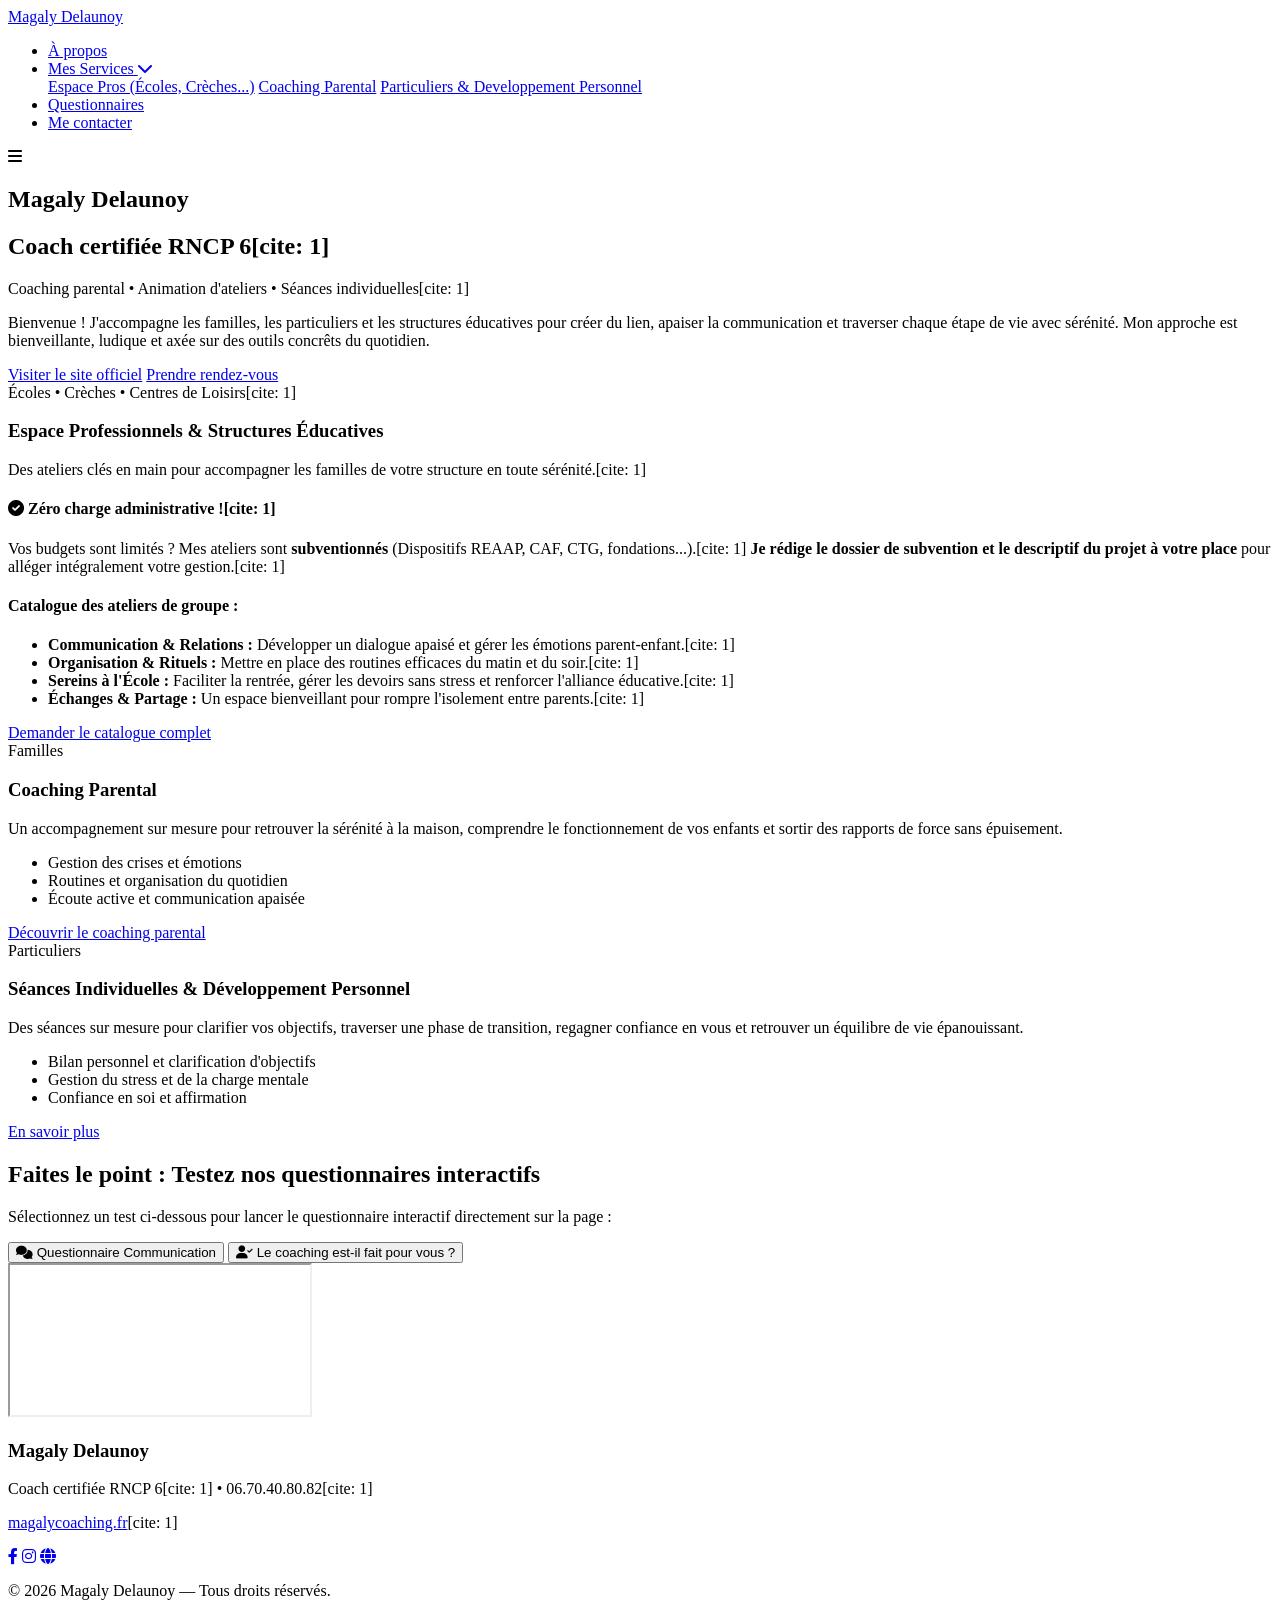
==== index.html @ 8aca55fe "Rename gemini-code-1787741095966.html to index.html" ====
<!DOCTYPE html>
<html lang="fr">
<head>
  <meta charset="UTF-8" />
  <meta name="viewport" content="width=device-width, initial-scale=1.0" />
  <title>Magaly Delaunoy — Coach Parental & Développement Personnel</title>
  <link rel="stylesheet" href="style.css" />
  <link rel="stylesheet" href="https://cdnjs.cloudflare.com/ajax/libs/font-awesome/6.0.0/css/all.min.css" />
</head>
<body>

  <!-- Navigation -->
  <header>
    <nav class="navbar">
      <div class="logo">
        <a href="https://magalycoaching.fr" target="_blank">Magaly Delaunoy</a>
      </div>
      <ul class="nav-links">
        <li><a href="#about">À propos</a></li>
        <li class="dropdown">
          <a href="#services" class="dropbtn">Mes Services <i class="fa-solid fa-chevron-down"></i></a>
          <div class="dropdown-content">
            <a href="#pros">Espace Pros (Écoles, Crèches...)</a>
            <a href="#parents">Coaching Parental</a>
            <a href="#individuels">Particuliers & Developpement Personnel</a>
          </div>
        </li>
        <li><a href="#questionnaires">Questionnaires</a></li>
        <li><a href="#contact" class="btn-nav">Me contacter</a></li>
      </ul>
      <div class="burger">
        <i class="fa-solid fa-bars"></i>
      </div>
    </nav>
  </header>

  <!-- Hero / À propos -->
  <section id="about" class="hero-section">
    <div class="hero-container">
      <h1>Magaly Delaunoy</h1>
      <h2>Coach certifiée RNCP 6[cite: 1]</h2>
      <p class="tagline">Coaching parental • Animation d'ateliers • Séances individuelles[cite: 1]</p>
      <p class="bio">
        Bienvenue ! J'accompagne les familles, les particuliers et les structures éducatives pour créer du lien, 
        apaiser la communication et traverser chaque étape de vie avec sérénité. Mon approche est bienveillante, 
        ludique et axée sur des outils concrêts du quotidien.
      </p>
      <div class="hero-cta">
        <a href="https://magalycoaching.fr" target="_blank" class="btn-primary">Visiter le site officiel</a>
        <a href="#contact" class="btn-secondary">Prendre rendez-vous</a>
      </div>
    </div>
  </section>

  <!-- Services -->
  <section id="services" class="services-section">

    <!-- Volet Pros -->
    <article id="pros" class="service-card highlight">
      <span class="badge">Écoles • Crèches • Centres de Loisirs</span>[cite: 1]
      <h3>Espace Professionnels & Structures Éducatives</h3>
      <p class="subtitle">Des ateliers clés en main pour accompagner les familles de votre structure en toute sérénité.[cite: 1]</p>
      
      <div class="advantage-box">
        <h4><i class="fa-solid fa-circle-check"></i> Zéro charge administrative ![cite: 1]</h4>
        <p>
          Vos budgets sont limités ? Mes ateliers sont <strong>subventionnés</strong> (Dispositifs REAAP, CAF, CTG, fondations...).[cite: 1]
          <strong>Je rédige le dossier de subvention et le descriptif du projet à votre place</strong> pour alléger intégralement votre gestion.[cite: 1]
        </p>
      </div>

      <h4>Catalogue des ateliers de groupe :</h4>
      <ul class="catalog-list">
        <li><strong>Communication & Relations :</strong> Développer un dialogue apaisé et gérer les émotions parent-enfant.[cite: 1]</li>
        <li><strong>Organisation & Rituels :</strong> Mettre en place des routines efficaces du matin et du soir.[cite: 1]</li>
        <li><strong>Sereins à l'École :</strong> Faciliter la rentrée, gérer les devoirs sans stress et renforcer l'alliance éducative.[cite: 1]</li>
        <li><strong>Échanges & Partage :</strong> Un espace bienveillant pour rompre l'isolement entre parents.[cite: 1]</li>
      </ul>
      <a href="https://magalycoaching.fr" target="_blank" class="btn-card">Demander le catalogue complet</a>
    </article>

    <!-- Volet Parents -->
    <article id="parents" class="service-card">
      <span class="badge">Familles</span>
      <h3>Coaching Parental</h3>
      <p>
        Un accompagnement sur mesure pour retrouver la sérénité à la maison, comprendre le fonctionnement de vos enfants 
        et sortir des rapports de force sans épuisement.
      </p>
      <ul>
        <li>Gestion des crises et émotions</li>
        <li>Routines et organisation du quotidien</li>
        <li>Écoute active et communication apaisée</li>
      </ul>
      <a href="https://magalycoaching.fr" target="_blank" class="btn-card">Découvrir le coaching parental</a>
    </article>

    <!-- Volet Particuliers / Dével. Personnel -->
    <article id="individuels" class="service-card">
      <span class="badge">Particuliers</span>
      <h3>Séances Individuelles & Développement Personnel</h3>
      <p>
        Des séances sur mesure pour clarifier vos objectifs, traverser une phase de transition, regagner confiance en vous 
        et retrouver un équilibre de vie épanouissant.
      </p>
      <ul>
        <li>Bilan personnel et clarification d'objectifs</li>
        <li>Gestion du stress et de la charge mentale</li>
        <li>Confiance en soi et affirmation</li>
      </ul>
      <a href="https://magalycoaching.fr" target="_blank" class="btn-card">En savoir plus</a>
    </article>

  </section>

  <!-- Interactive Questionnaires Section -->
  <section id="questionnaires" class="quiz-section">
    <h2>Faites le point : Testez nos questionnaires interactifs</h2>
    <p>Sélectionnez un test ci-dessous pour lancer le questionnaire interactif directement sur la page :</p>

    <div class="quiz-buttons">
      <button class="btn-quiz active" onclick="loadQuiz('https://magaly-delaunoy.github.io/questionnairecommunication/')">
        <i class="fa-solid fa-comments"></i> Questionnaire Communication
      </button>
      <button class="btn-quiz" onclick="loadQuiz('https://magaly-delaunoy.github.io/questionnairecoaching/')">
        <i class="fa-solid fa-user-check"></i> Le coaching est-il fait pour vous ?
      </button>
    </div>

    <div class="iframe-wrapper">
      <iframe id="quiz-frame" src="https://magaly-delaunoy.github.io/questionnairecommunication/" title="Questionnaire interactif"></iframe>
    </div>
  </section>

  <!-- Contact & Footer -->
  <footer id="contact">
    <div class="footer-container">
      <h3>Magaly Delaunoy</h3>
      <p>Coach certifiée RNCP 6[cite: 1] • 06.70.40.80.82[cite: 1]</p>
      <p><a href="https://magalycoaching.fr" target="_blank" class="site-link">magalycoaching.fr</a>[cite: 1]</p>

      <div class="social-links">
        <a href="https://facebook.com" target="_blank" aria-label="Facebook"><i class="fa-brands fa-facebook-f"></i></a>
        <a href="https://instagram.com" target="_blank" aria-label="Instagram"><i class="fa-brands fa-instagram"></i></a>
        <a href="https://magalycoaching.fr" target="_blank" aria-label="Globe Site"><i class="fa-solid fa-globe"></i></a>
      </div>
      <p class="copyright">&copy; 2026 Magaly Delaunoy — Tous droits réservés.</p>
    </div>
  </footer>

  <script src="script.js"></script>
</body>
</html>
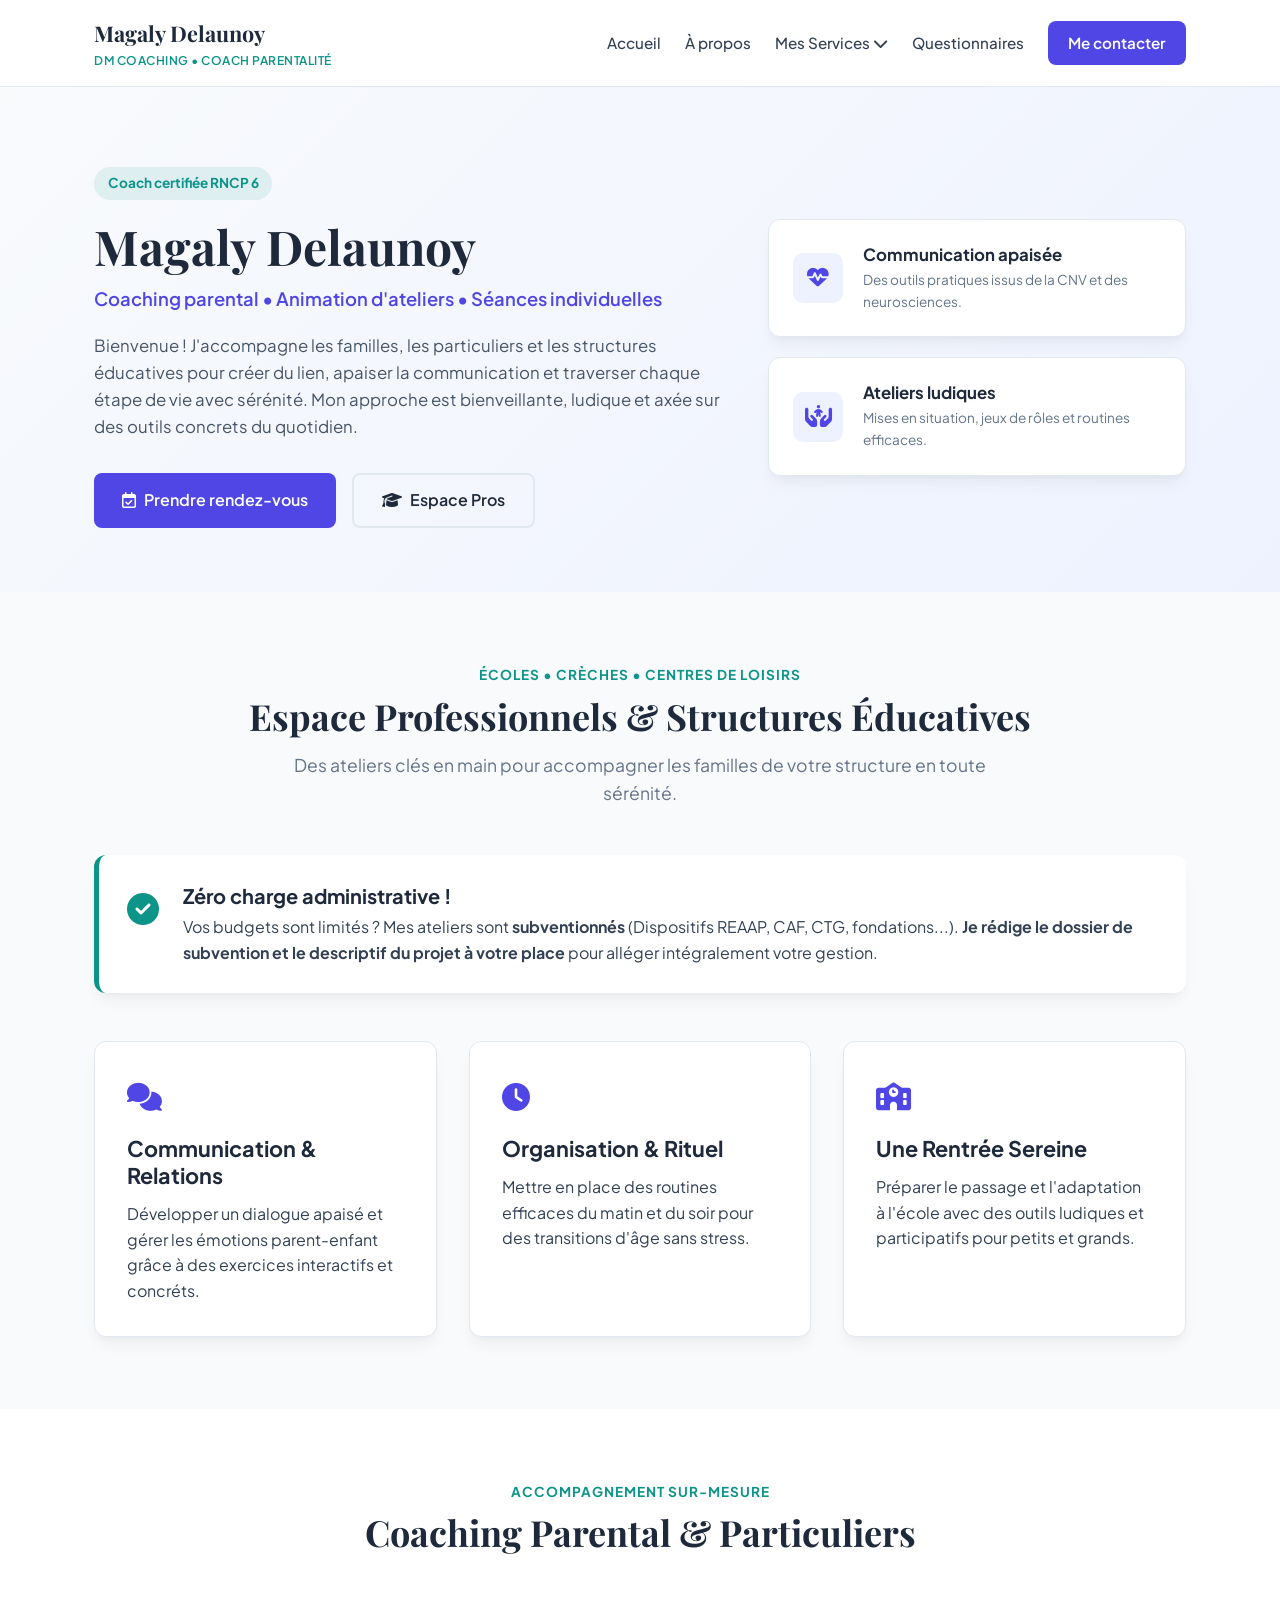
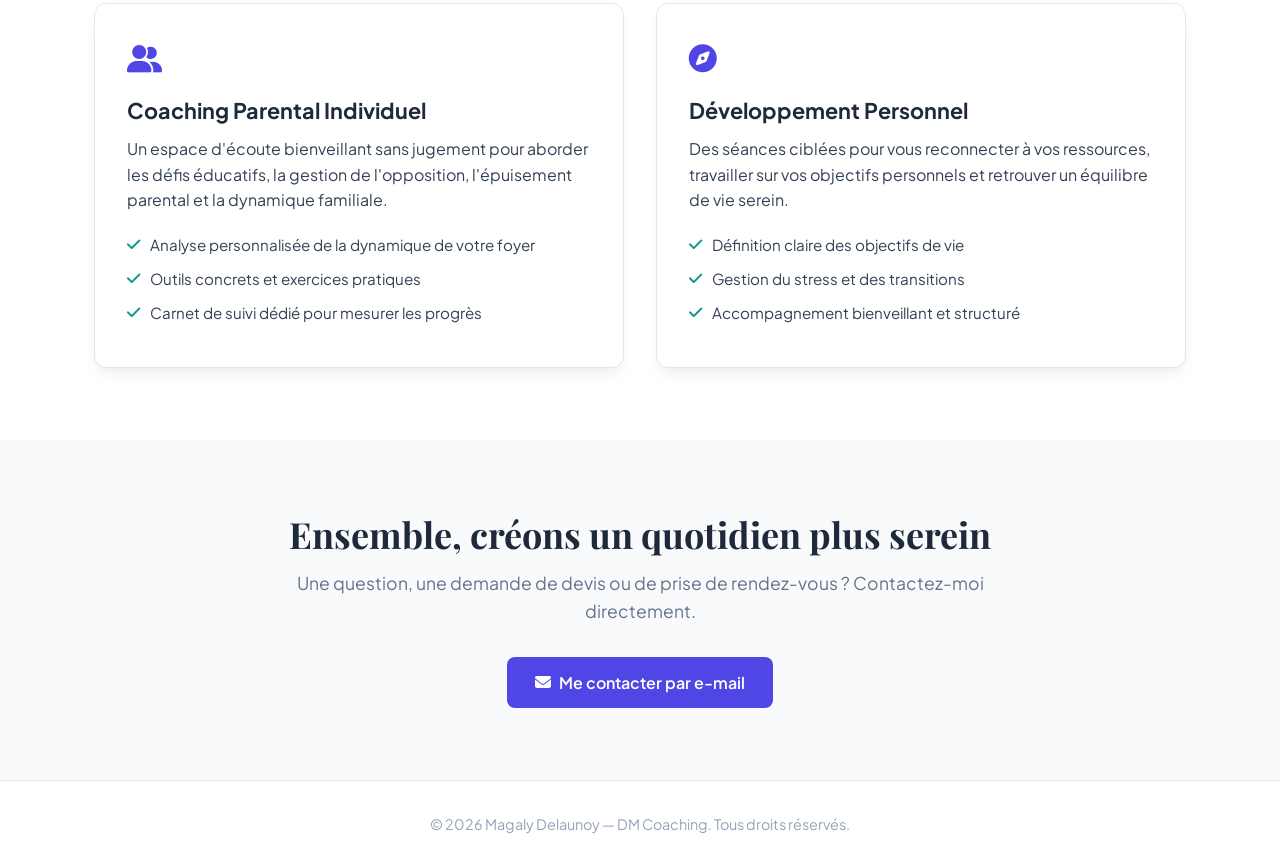
==== commit 4ce00008: "Add files via upload" ====
--- a/index.html
+++ b/index.html
@@ -1,153 +1,167 @@
 <!DOCTYPE html>
 <html lang="fr">
 <head>
-  <meta charset="UTF-8" />
-  <meta name="viewport" content="width=device-width, initial-scale=1.0" />
-  <title>Magaly Delaunoy — Coach Parental & Développement Personnel</title>
-  <link rel="stylesheet" href="style.css" />
-  <link rel="stylesheet" href="https://cdnjs.cloudflare.com/ajax/libs/font-awesome/6.0.0/css/all.min.css" />
+    <meta charset="UTF-8">
+    <meta name="viewport" content="width=device-width, initial-scale=1.0">
+    <title>Magaly Delaunoy — Coach Parentalité & Accompagnement</title>
+    <link rel="stylesheet" href="style.css">
+    <link rel="preconnect" href="https://fonts.googleapis.com">
+    <link rel="preconnect" href="https://fonts.gstatic.com" crossorigin>
+    <link href="https://fonts.googleapis.com/css2?family=Plus+Jakarta+Sans:wght@400;500;600;700;800&family=Playfair+Display:ital,wght@0,600;0,700;1,400&display=swap" rel="stylesheet">
+    <link rel="stylesheet" href="https://cdnjs.cloudflare.com/ajax/libs/font-awesome/6.4.0/css/all.min.css">
 </head>
 <body>
 
-  <!-- Navigation -->
-  <header>
-    <nav class="navbar">
-      <div class="logo">
-        <a href="https://magalycoaching.fr" target="_blank">Magaly Delaunoy</a>
-      </div>
-      <ul class="nav-links">
-        <li><a href="#about">À propos</a></li>
-        <li class="dropdown">
-          <a href="#services" class="dropbtn">Mes Services <i class="fa-solid fa-chevron-down"></i></a>
-          <div class="dropdown-content">
-            <a href="#pros">Espace Pros (Écoles, Crèches...)</a>
-            <a href="#parents">Coaching Parental</a>
-            <a href="#individuels">Particuliers & Developpement Personnel</a>
-          </div>
-        </li>
-        <li><a href="#questionnaires">Questionnaires</a></li>
-        <li><a href="#contact" class="btn-nav">Me contacter</a></li>
-      </ul>
-      <div class="burger">
-        <i class="fa-solid fa-bars"></i>
-      </div>
-    </nav>
-  </header>
+    <!-- Header Navigation -->
+    <header class="navbar">
+        <div class="container nav-container">
+            <a href="#" class="brand-logo">
+                <span class="brand-name">Magaly Delaunoy</span>
+                <span class="brand-tagline">DM Coaching • Coach Parentalité</span>
+            </a>
+            
+            <button class="menu-toggle" id="menuToggle" aria-label="Ouvrir le menu">
+                <i class="fa-solid fa-bars"></i>
+            </button>
 
-  <!-- Hero / À propos -->
-  <section id="about" class="hero-section">
-    <div class="hero-container">
-      <h1>Magaly Delaunoy</h1>
-      <h2>Coach certifiée RNCP 6[cite: 1]</h2>
-      <p class="tagline">Coaching parental • Animation d'ateliers • Séances individuelles[cite: 1]</p>
-      <p class="bio">
-        Bienvenue ! J'accompagne les familles, les particuliers et les structures éducatives pour créer du lien, 
-        apaiser la communication et traverser chaque étape de vie avec sérénité. Mon approche est bienveillante, 
-        ludique et axée sur des outils concrêts du quotidien.
-      </p>
-      <div class="hero-cta">
-        <a href="https://magalycoaching.fr" target="_blank" class="btn-primary">Visiter le site officiel</a>
-        <a href="#contact" class="btn-secondary">Prendre rendez-vous</a>
-      </div>
-    </div>
-  </section>
+            <nav class="nav-links" id="navLinks">
+                <a href="#accueil" class="nav-item">Accueil</a>
+                <a href="#apropos" class="nav-item">À propos</a>
+                <div class="dropdown">
+                    <a href="#services" class="nav-item dropdown-toggle">Mes Services <i class="fa-solid fa-chevron-down"></i></a>
+                    <div class="dropdown-menu">
+                        <a href="#pros">Espace Pros (Écoles, Crèches...)</a>
+                        <a href="#parentalité">Coaching Parental</a>
+                        <a href="#particuliers">Particuliers & Développement</a>
+                    </div>
+                </div>
+                <a href="#questionnaires" class="nav-item">Questionnaires</a>
+                <a href="#contact" class="btn btn-primary nav-btn">Me contacter</a>
+            </nav>
+        </div>
+    </header>
 
-  <!-- Services -->
-  <section id="services" class="services-section">
+    <!-- Hero Section -->
+    <section id="accueil" class="hero-section">
+        <div class="container hero-container">
+            <div class="hero-content">
+                <span class="badge">Coach certifiée RNCP 6</span>
+                <h1 class="hero-title">Magaly Delaunoy</h1>
+                <p class="hero-subtitle">Coaching parental • Animation d'ateliers • Séances individuelles</p>
+                <p class="hero-description">
+                    Bienvenue ! J'accompagne les familles, les particuliers et les structures éducatives pour créer du lien, apaiser la communication et traverser chaque étape de vie avec sérénité. Mon approche est bienveillante, ludique et axée sur des outils concrets du quotidien.
+                </p>
+                <div class="hero-buttons">
+                    <a href="#contact" class="btn btn-primary btn-lg"><i class="fa-regular fa-calendar-check"></i> Prendre rendez-vous</a>
+                    <a href="#pros" class="btn btn-outline btn-lg"><i class="fa-solid fa-graduation-cap"></i> Espace Pros</a>
+                </div>
+            </div>
+            <div class="hero-card-decoration">
+                <div class="hero-feature-box">
+                    <div class="feature-icon"><i class="fa-solid fa-heart-pulse"></i></div>
+                    <div>
+                        <h4>Communication apaisée</h4>
+                        <p>Des outils pratiques issus de la CNV et des neurosciences.</p>
+                    </div>
+                </div>
+                <div class="hero-feature-box">
+                    <div class="feature-icon"><i class="fa-solid fa-hands-holding-child"></i></div>
+                    <div>
+                        <h4>Ateliers ludiques</h4>
+                        <p>Mises en situation, jeux de rôles et routines efficaces.</p>
+                    </div>
+                </div>
+            </div>
+        </div>
+    </section>
 
-    <!-- Volet Pros -->
-    <article id="pros" class="service-card highlight">
-      <span class="badge">Écoles • Crèches • Centres de Loisirs</span>[cite: 1]
-      <h3>Espace Professionnels & Structures Éducatives</h3>
-      <p class="subtitle">Des ateliers clés en main pour accompagner les familles de votre structure en toute sérénité.[cite: 1]</p>
-      
-      <div class="advantage-box">
-        <h4><i class="fa-solid fa-circle-check"></i> Zéro charge administrative ![cite: 1]</h4>
-        <p>
-          Vos budgets sont limités ? Mes ateliers sont <strong>subventionnés</strong> (Dispositifs REAAP, CAF, CTG, fondations...).[cite: 1]
-          <strong>Je rédige le dossier de subvention et le descriptif du projet à votre place</strong> pour alléger intégralement votre gestion.[cite: 1]
-        </p>
-      </div>
+    <!-- Espace Pros -->
+    <section id="pros" class="section bg-light">
+        <div class="container">
+            <div class="section-header text-center">
+                <span class="section-subtitle">Écoles • Crèches • Centres de Loisirs</span>
+                <h2 class="section-title">Espace Professionnels & Structures Éducatives</h2>
+                <p class="section-intro">Des ateliers clés en main pour accompagner les familles de votre structure en toute sérénité.</p>
+            </div>
 
-      <h4>Catalogue des ateliers de groupe :</h4>
-      <ul class="catalog-list">
-        <li><strong>Communication & Relations :</strong> Développer un dialogue apaisé et gérer les émotions parent-enfant.[cite: 1]</li>
-        <li><strong>Organisation & Rituels :</strong> Mettre en place des routines efficaces du matin et du soir.[cite: 1]</li>
-        <li><strong>Sereins à l'École :</strong> Faciliter la rentrée, gérer les devoirs sans stress et renforcer l'alliance éducative.[cite: 1]</li>
-        <li><strong>Échanges & Partage :</strong> Un espace bienveillant pour rompre l'isolement entre parents.[cite: 1]</li>
-      </ul>
-      <a href="https://magalycoaching.fr" target="_blank" class="btn-card">Demander le catalogue complet</a>
-    </article>
+            <div class="highlight-banner">
+                <div class="banner-icon"><i class="fa-solid fa-circle-check"></i></div>
+                <div class="banner-text">
+                    <h3>Zéro charge administrative !</h3>
+                    <p>Vos budgets sont limités ? Mes ateliers sont <strong>subventionnés</strong> (Dispositifs REAAP, CAF, CTG, fondations...). <strong>Je rédige le dossier de subvention et le descriptif du projet à votre place</strong> pour alléger intégralement votre gestion.</p>
+                </div>
+            </div>
 
-    <!-- Volet Parents -->
-    <article id="parents" class="service-card">
-      <span class="badge">Familles</span>
-      <h3>Coaching Parental</h3>
-      <p>
-        Un accompagnement sur mesure pour retrouver la sérénité à la maison, comprendre le fonctionnement de vos enfants 
-        et sortir des rapports de force sans épuisement.
-      </p>
-      <ul>
-        <li>Gestion des crises et émotions</li>
-        <li>Routines et organisation du quotidien</li>
-        <li>Écoute active et communication apaisée</li>
-      </ul>
-      <a href="https://magalycoaching.fr" target="_blank" class="btn-card">Découvrir le coaching parental</a>
-    </article>
+            <div class="services-grid">
+                <div class="card service-card">
+                    <div class="card-icon"><i class="fa-solid fa-comments"></i></div>
+                    <h3>Communication & Relations</h3>
+                    <p>Développer un dialogue apaisé et gérer les émotions parent-enfant grâce à des exercices interactifs et concréts.</p>
+                </div>
+                <div class="card service-card">
+                    <div class="card-icon"><i class="fa-solid fa-clock"></i></div>
+                    <h3>Organisation & Rituel</h3>
+                    <p>Mettre en place des routines efficaces du matin et du soir pour des transitions d'âge sans stress.</p>
+                </div>
+                <div class="card service-card">
+                    <div class="card-icon"><i class="fa-solid fa-school"></i></div>
+                    <h3>Une Rentrée Sereine</h3>
+                    <p>Préparer le passage et l'adaptation à l'école avec des outils ludiques et participatifs pour petits et grands.</p>
+                </div>
+            </div>
+        </div>
+    </section>
 
-    <!-- Volet Particuliers / Dével. Personnel -->
-    <article id="individuels" class="service-card">
-      <span class="badge">Particuliers</span>
-      <h3>Séances Individuelles & Développement Personnel</h3>
-      <p>
-        Des séances sur mesure pour clarifier vos objectifs, traverser une phase de transition, regagner confiance en vous 
-        et retrouver un équilibre de vie épanouissant.
-      </p>
-      <ul>
-        <li>Bilan personnel et clarification d'objectifs</li>
-        <li>Gestion du stress et de la charge mentale</li>
-        <li>Confiance en soi et affirmation</li>
-      </ul>
-      <a href="https://magalycoaching.fr" target="_blank" class="btn-card">En savoir plus</a>
-    </article>
+    <!-- Services Particuliers & Coaching -->
+    <section id="parentalité" class="section">
+        <div class="container">
+            <div class="section-header text-center">
+                <span class="section-subtitle">Accompagnement Sur-Mesure</span>
+                <h2 class="section-title">Coaching Parental & Particuliers</h2>
+            </div>
+            <div class="grid-2-col">
+                <div class="card info-card">
+                    <div class="card-icon"><i class="fa-solid fa-user-group"></i></div>
+                    <h3>Coaching Parental Individuel</h3>
+                    <p>Un espace d'écoute bienveillant sans jugement pour aborder les défis éducatifs, la gestion de l'opposition, l'épuisement parental et la dynamique familiale.</p>
+                    <ul class="check-list">
+                        <li><i class="fa-solid fa-check"></i> Analyse personnalisée de la dynamique de votre foyer</li>
+                        <li><i class="fa-solid fa-check"></i> Outils concrets et exercices pratiques</li>
+                        <li><i class="fa-solid fa-check"></i> Carnet de suivi dédié pour mesurer les progrès</li>
+                    </ul>
+                </div>
+                <div class="card info-card">
+                    <div class="card-icon"><i class="fa-solid fa-compass"></i></div>
+                    <h3>Développement Personnel</h3>
+                    <p>Des séances ciblées pour vous reconnecter à vos ressources, travailler sur vos objectifs personnels et retrouver un équilibre de vie serein.</p>
+                    <ul class="check-list">
+                        <li><i class="fa-solid fa-check"></i> Définition claire des objectifs de vie</li>
+                        <li><i class="fa-solid fa-check"></i> Gestion du stress et des transitions</li>
+                        <li><i class="fa-solid fa-check"></i> Accompagnement bienveillant et structuré</li>
+                    </ul>
+                </div>
+            </div>
+        </div>
+    </section>
 
-  </section>
+    <!-- Contact Section -->
+    <section id="contact" class="section bg-light">
+        <div class="container text-center">
+            <h2 class="section-title">Ensemble, créons un quotidien plus serein</h2>
+            <p class="section-intro" style="margin-bottom: 2rem;">Une question, une demande de devis ou de prise de rendez-vous ? Contactez-moi directement.</p>
+            <div class="contact-box">
+                <a href="mailto:contact@magalycoaching.fr" class="btn btn-primary btn-lg"><i class="fa-solid fa-envelope"></i> Me contacter par e-mail</a>
+            </div>
+        </div>
+    </section>
 
-  <!-- Interactive Questionnaires Section -->
-  <section id="questionnaires" class="quiz-section">
-    <h2>Faites le point : Testez nos questionnaires interactifs</h2>
-    <p>Sélectionnez un test ci-dessous pour lancer le questionnaire interactif directement sur la page :</p>
+    <!-- Footer -->
+    <footer class="footer">
+        <div class="container text-center">
+            <p>&copy; 2026 Magaly Delaunoy — DM Coaching. Tous droits réservés.</p>
+        </div>
+    </footer>
 
-    <div class="quiz-buttons">
-      <button class="btn-quiz active" onclick="loadQuiz('https://magaly-delaunoy.github.io/questionnairecommunication/')">
-        <i class="fa-solid fa-comments"></i> Questionnaire Communication
-      </button>
-      <button class="btn-quiz" onclick="loadQuiz('https://magaly-delaunoy.github.io/questionnairecoaching/')">
-        <i class="fa-solid fa-user-check"></i> Le coaching est-il fait pour vous ?
-      </button>
-    </div>
-
-    <div class="iframe-wrapper">
-      <iframe id="quiz-frame" src="https://magaly-delaunoy.github.io/questionnairecommunication/" title="Questionnaire interactif"></iframe>
-    </div>
-  </section>
-
-  <!-- Contact & Footer -->
-  <footer id="contact">
-    <div class="footer-container">
-      <h3>Magaly Delaunoy</h3>
-      <p>Coach certifiée RNCP 6[cite: 1] • 06.70.40.80.82[cite: 1]</p>
-      <p><a href="https://magalycoaching.fr" target="_blank" class="site-link">magalycoaching.fr</a>[cite: 1]</p>
-
-      <div class="social-links">
-        <a href="https://facebook.com" target="_blank" aria-label="Facebook"><i class="fa-brands fa-facebook-f"></i></a>
-        <a href="https://instagram.com" target="_blank" aria-label="Instagram"><i class="fa-brands fa-instagram"></i></a>
-        <a href="https://magalycoaching.fr" target="_blank" aria-label="Globe Site"><i class="fa-solid fa-globe"></i></a>
-      </div>
-      <p class="copyright">&copy; 2026 Magaly Delaunoy — Tous droits réservés.</p>
-    </div>
-  </footer>
-
-  <script src="script.js"></script>
+    <script src="script.js"></script>
 </body>
 </html>
--- a/style.css
+++ b/style.css
@@ -0,0 +1,421 @@
+/* Global Styles & Variables */
+:root {
+    --primary: #4f46e5;
+    --primary-hover: #4338ca;
+    --primary-light: #eef2ff;
+    --secondary: #0d9488;
+    --dark: #1e293b;
+    --text: #334155;
+    --light-bg: #f8fafc;
+    --white: #ffffff;
+    --border: #e2e8f0;
+    --shadow: 0 10px 15px -3px rgba(0, 0, 0, 0.05), 0 4px 6px -2px rgba(0, 0, 0, 0.025);
+    --radius: 12px;
+    --font-sans: 'Plus Jakarta Sans', sans-serif;
+    --font-serif: 'Playfair Display', serif;
+}
+
+* {
+    box-sizing: border-box;
+    margin: 0;
+    padding: 0;
+}
+
+body {
+    font-family: var(--font-sans);
+    color: var(--text);
+    background-color: var(--white);
+    line-height: 1.6;
+}
+
+a {
+    color: var(--primary);
+    text-decoration: none;
+    transition: all 0.2s ease;
+}
+
+h1, h2, h3, h4 {
+    color: var(--dark);
+    line-height: 1.25;
+}
+
+.container {
+    max-width: 1140px;
+    margin: 0 auto;
+    padding: 0 1.5rem;
+}
+
+/* Navbar */
+.navbar {
+    position: sticky;
+    top: 0;
+    background-color: rgba(255, 255, 255, 0.95);
+    backdrop-filter: blur(8px);
+    border-bottom: 1px solid var(--border);
+    z-index: 1000;
+    padding: 1rem 0;
+}
+
+.nav-container {
+    display: flex;
+    justify-content: space-between;
+    align-items: center;
+}
+
+.brand-logo {
+    display: flex;
+    flex-direction: column;
+}
+
+.brand-name {
+    font-family: var(--font-serif);
+    font-size: 1.35rem;
+    font-weight: 700;
+    color: var(--dark);
+}
+
+.brand-tagline {
+    font-size: 0.75rem;
+    color: var(--secondary);
+    font-weight: 600;
+    text-transform: uppercase;
+    letter-spacing: 0.5px;
+}
+
+.nav-links {
+    display: flex;
+    align-items: center;
+    gap: 1.5rem;
+}
+
+.nav-item {
+    font-size: 0.95rem;
+    font-weight: 500;
+    color: var(--text);
+}
+
+.nav-item:hover {
+    color: var(--primary);
+}
+
+.menu-toggle {
+    display: none;
+    background: none;
+    border: none;
+    font-size: 1.5rem;
+    color: var(--dark);
+    cursor: pointer;
+}
+
+/* Dropdown */
+.dropdown {
+    position: relative;
+}
+
+.dropdown-menu {
+    display: none;
+    position: absolute;
+    top: 100%;
+    left: 0;
+    background-color: var(--white);
+    border: 1px solid var(--border);
+    border-radius: var(--radius);
+    box-shadow: var(--shadow);
+    min-width: 240px;
+    padding: 0.5rem 0;
+    margin-top: 0.5rem;
+}
+
+.dropdown:hover .dropdown-menu {
+    display: block;
+}
+
+.dropdown-menu a {
+    display: block;
+    padding: 0.6rem 1.2rem;
+    color: var(--text);
+    font-size: 0.9rem;
+}
+
+.dropdown-menu a:hover {
+    background-color: var(--primary-light);
+    color: var(--primary);
+}
+
+/* Buttons */
+.btn {
+    display: inline-flex;
+    align-items: center;
+    gap: 0.5rem;
+    padding: 0.6rem 1.25rem;
+    border-radius: 8px;
+    font-weight: 600;
+    font-size: 0.95rem;
+    cursor: pointer;
+    transition: all 0.2s ease;
+    border: none;
+}
+
+.btn-primary {
+    background-color: var(--primary);
+    color: var(--white);
+}
+
+.btn-primary:hover {
+    background-color: var(--primary-hover);
+    color: var(--white);
+}
+
+.btn-outline {
+    background-color: transparent;
+    border: 2px solid var(--border);
+    color: var(--dark);
+}
+
+.btn-outline:hover {
+    border-color: var(--primary);
+    color: var(--primary);
+}
+
+.btn-lg {
+    padding: 0.8rem 1.75rem;
+    font-size: 1rem;
+}
+
+/* Hero Section */
+.hero-section {
+    padding: 5rem 0 4rem;
+    background: linear-gradient(135deg, #f8fafc 0%, #eef2ff 100%);
+}
+
+.hero-container {
+    display: grid;
+    grid-template-columns: 1.2fr 0.8fr;
+    gap: 3rem;
+    align-items: center;
+}
+
+.badge {
+    display: inline-block;
+    padding: 0.35rem 0.85rem;
+    background-color: rgba(13, 148, 136, 0.1);
+    color: var(--secondary);
+    border-radius: 50px;
+    font-size: 0.85rem;
+    font-weight: 700;
+    margin-bottom: 1rem;
+}
+
+.hero-title {
+    font-family: var(--font-serif);
+    font-size: 3rem;
+    margin-bottom: 0.5rem;
+}
+
+.hero-subtitle {
+    font-size: 1.15rem;
+    font-weight: 600;
+    color: var(--primary);
+    margin-bottom: 1.25rem;
+}
+
+.hero-description {
+    font-size: 1.05rem;
+    margin-bottom: 2rem;
+    color: #475569;
+}
+
+.hero-buttons {
+    display: flex;
+    gap: 1rem;
+    flex-wrap: wrap;
+}
+
+.hero-card-decoration {
+    display: flex;
+    flex-direction: column;
+    gap: 1.25rem;
+}
+
+.hero-feature-box {
+    background: var(--white);
+    padding: 1.5rem;
+    border-radius: var(--radius);
+    box-shadow: var(--shadow);
+    display: flex;
+    align-items: center;
+    gap: 1.25rem;
+    border: 1px solid var(--border);
+}
+
+.feature-icon {
+    width: 50px;
+    height: 50px;
+    background: var(--primary-light);
+    color: var(--primary);
+    border-radius: 10px;
+    display: flex;
+    align-items: center;
+    justify-content: center;
+    font-size: 1.35rem;
+    flex-shrink: 0;
+}
+
+.hero-feature-box h4 {
+    font-size: 1.05rem;
+    margin-bottom: 0.25rem;
+}
+
+.hero-feature-box p {
+    font-size: 0.85rem;
+    color: #64748b;
+}
+
+/* Sections */
+.section {
+    padding: 4.5rem 0;
+}
+
+.bg-light {
+    background-color: var(--light-bg);
+}
+
+.section-header {
+    margin-bottom: 3rem;
+}
+
+.text-center {
+    text-align: center;
+}
+
+.section-subtitle {
+    text-transform: uppercase;
+    font-size: 0.85rem;
+    font-weight: 700;
+    letter-spacing: 1px;
+    color: var(--secondary);
+    display: block;
+    margin-bottom: 0.5rem;
+}
+
+.section-title {
+    font-family: var(--font-serif);
+    font-size: 2.25rem;
+    margin-bottom: 0.75rem;
+}
+
+.section-intro {
+    font-size: 1.1rem;
+    color: #64748b;
+    max-width: 700px;
+    margin: 0 auto;
+}
+
+/* Highlight Banner */
+.highlight-banner {
+    background: var(--white);
+    border-left: 5px solid var(--secondary);
+    border-radius: var(--radius);
+    padding: 1.75rem;
+    box-shadow: var(--shadow);
+    display: flex;
+    gap: 1.5rem;
+    margin-bottom: 3rem;
+    align-items: flex-start;
+}
+
+.banner-icon {
+    font-size: 2rem;
+    color: var(--secondary);
+}
+
+.banner-text h3 {
+    font-size: 1.25rem;
+    margin-bottom: 0.4rem;
+    color: var(--dark);
+}
+
+/* Cards Grid */
+.services-grid {
+    display: grid;
+    grid-template-columns: repeat(auto-fit, minmax(300px, 1fr));
+    gap: 2rem;
+}
+
+.grid-2-col {
+    display: grid;
+    grid-template-columns: repeat(auto-fit, minmax(340px, 1fr));
+    gap: 2rem;
+}
+
+.card {
+    background: var(--white);
+    padding: 2rem;
+    border-radius: var(--radius);
+    border: 1px solid var(--border);
+    box-shadow: var(--shadow);
+}
+
+.card-icon {
+    font-size: 1.75rem;
+    color: var(--primary);
+    margin-bottom: 1rem;
+}
+
+.card h3 {
+    font-size: 1.35rem;
+    margin-bottom: 0.75rem;
+}
+
+.check-list {
+    list-style: none;
+    margin-top: 1.25rem;
+}
+
+.check-list li {
+    display: flex;
+    align-items: center;
+    gap: 0.6rem;
+    margin-bottom: 0.6rem;
+    font-size: 0.95rem;
+}
+
+.check-list i {
+    color: var(--secondary);
+}
+
+/* Footer */
+.footer {
+    padding: 2rem 0;
+    border-top: 1px solid var(--border);
+    font-size: 0.9rem;
+    color: #94a3b8;
+}
+
+/* Responsive */
+@media (max-width: 868px) {
+    .hero-container {
+        grid-template-columns: 1fr;
+    }
+    
+    .nav-links {
+        display: none;
+        position: absolute;
+        top: 100%;
+        left: 0;
+        width: 100%;
+        background: var(--white);
+        flex-direction: column;
+        padding: 1.5rem;
+        border-bottom: 1px solid var(--border);
+        box-shadow: var(--shadow);
+    }
+
+    .nav-links.active {
+        display: flex;
+    }
+
+    .menu-toggle {
+        display: block;
+    }
+}
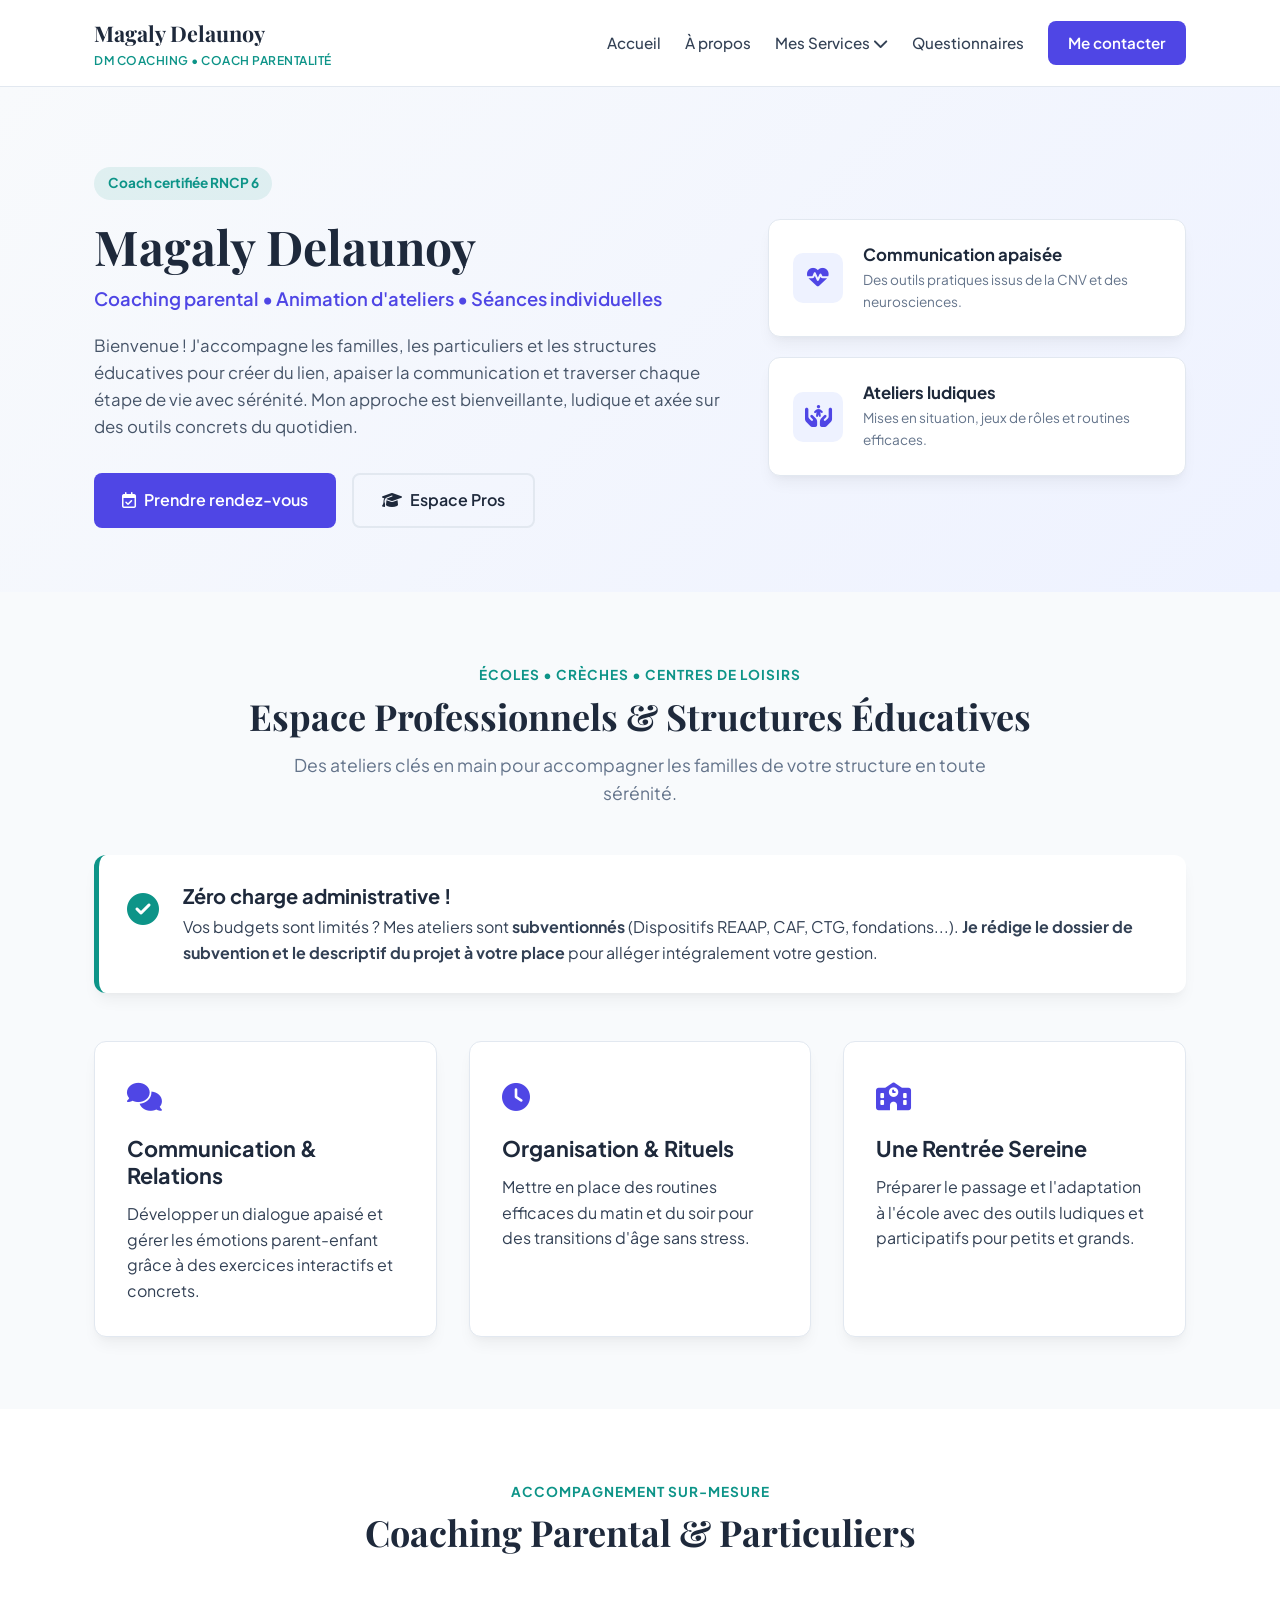
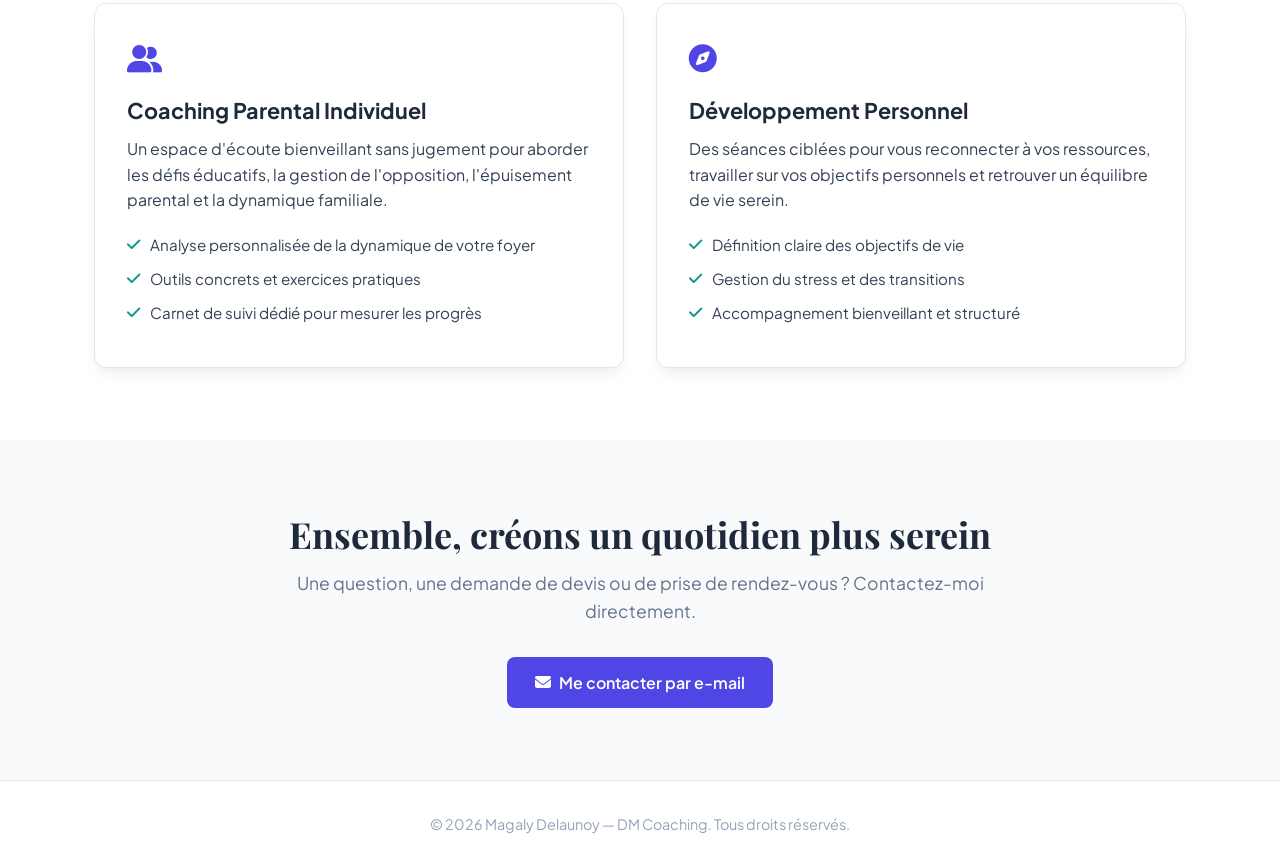
==== commit c2789ea9: "Update index.html" ====
--- a/index.html
+++ b/index.html
@@ -31,7 +31,7 @@
                     <a href="#services" class="nav-item dropdown-toggle">Mes Services <i class="fa-solid fa-chevron-down"></i></a>
                     <div class="dropdown-menu">
                         <a href="#pros">Espace Pros (Écoles, Crèches...)</a>
-                        <a href="#parentalité">Coaching Parental</a>
+                        <a href="#parentalite">Coaching Parental</a>
                         <a href="#particuliers">Particuliers & Développement</a>
                     </div>
                 </div>
@@ -96,11 +96,11 @@
                 <div class="card service-card">
                     <div class="card-icon"><i class="fa-solid fa-comments"></i></div>
                     <h3>Communication & Relations</h3>
-                    <p>Développer un dialogue apaisé et gérer les émotions parent-enfant grâce à des exercices interactifs et concréts.</p>
+                    <p>Développer un dialogue apaisé et gérer les émotions parent-enfant grâce à des exercices interactifs et concrets.</p>
                 </div>
                 <div class="card service-card">
                     <div class="card-icon"><i class="fa-solid fa-clock"></i></div>
-                    <h3>Organisation & Rituel</h3>
+                    <h3>Organisation & Rituels</h3>
                     <p>Mettre en place des routines efficaces du matin et du soir pour des transitions d'âge sans stress.</p>
                 </div>
                 <div class="card service-card">
@@ -113,7 +113,7 @@
     </section>
 
     <!-- Services Particuliers & Coaching -->
-    <section id="parentalité" class="section">
+    <section id="parentalite" class="section">
         <div class="container">
             <div class="section-header text-center">
                 <span class="section-subtitle">Accompagnement Sur-Mesure</span>
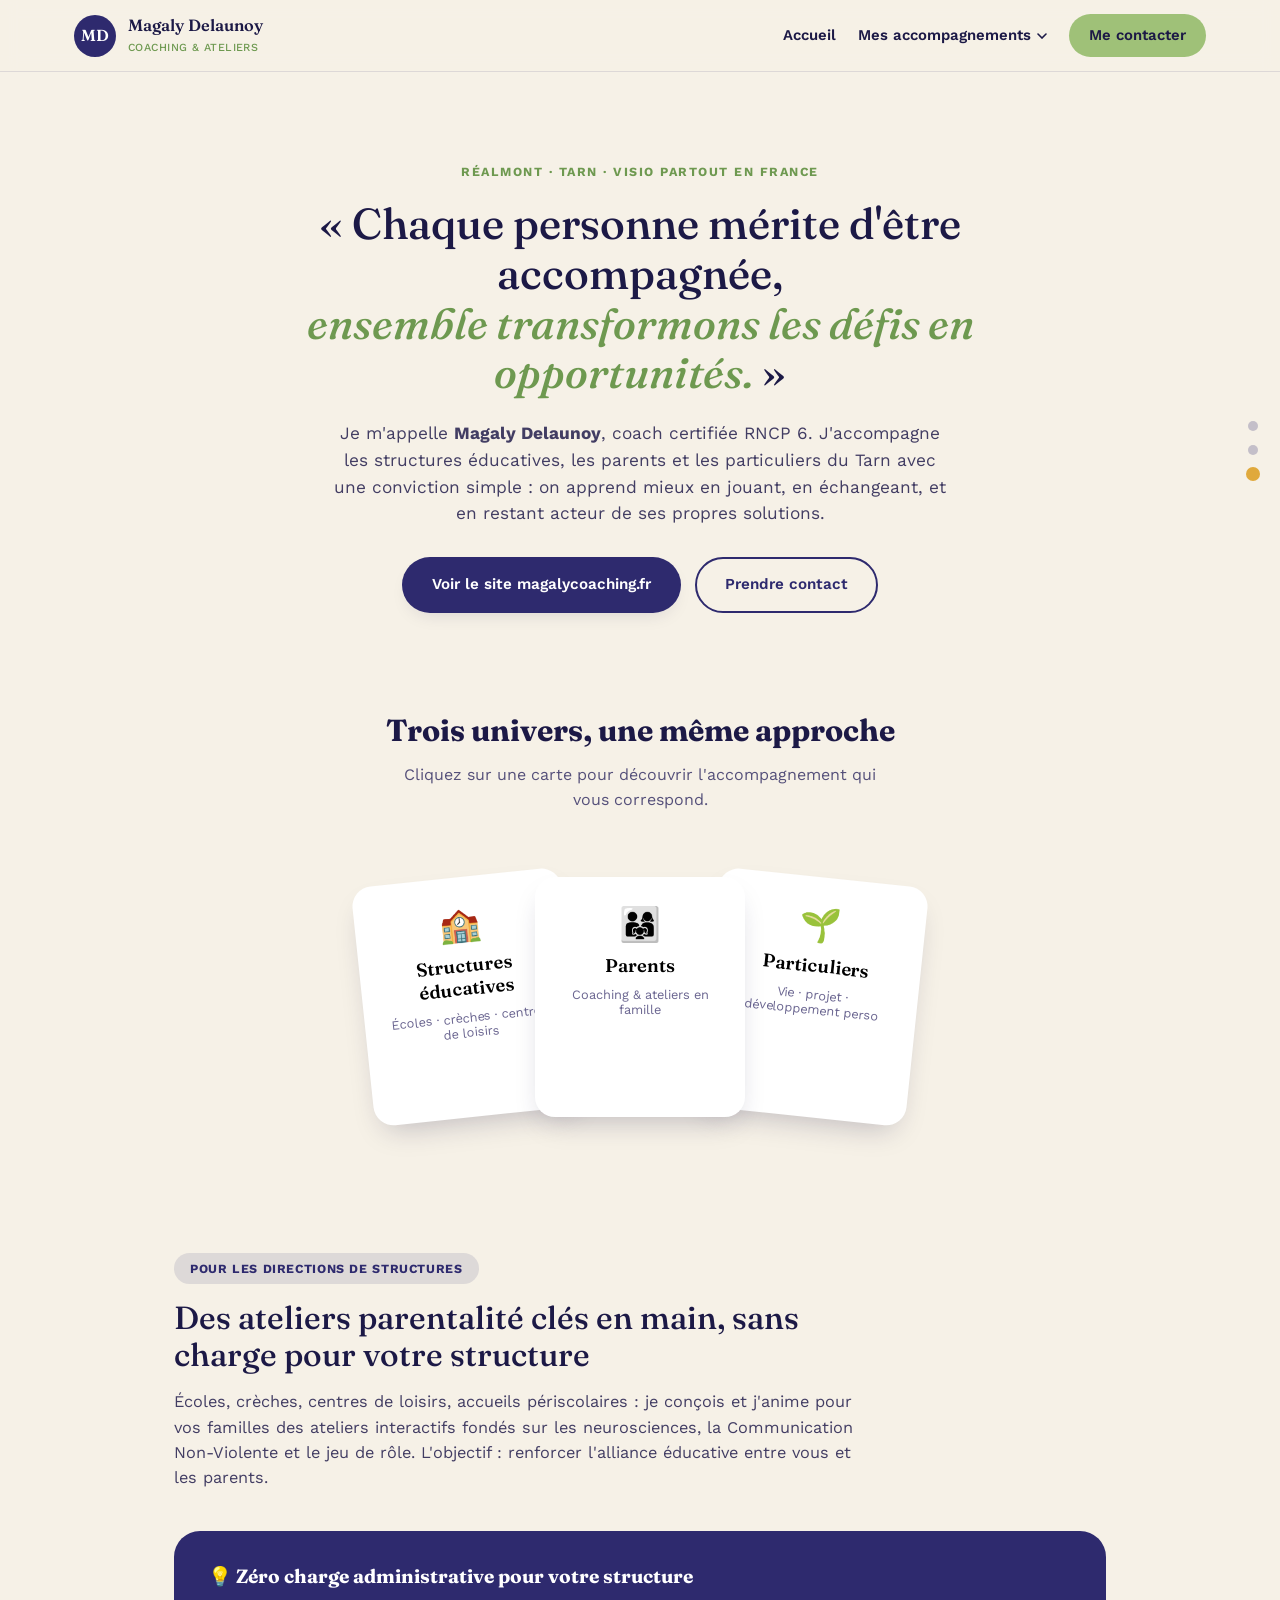
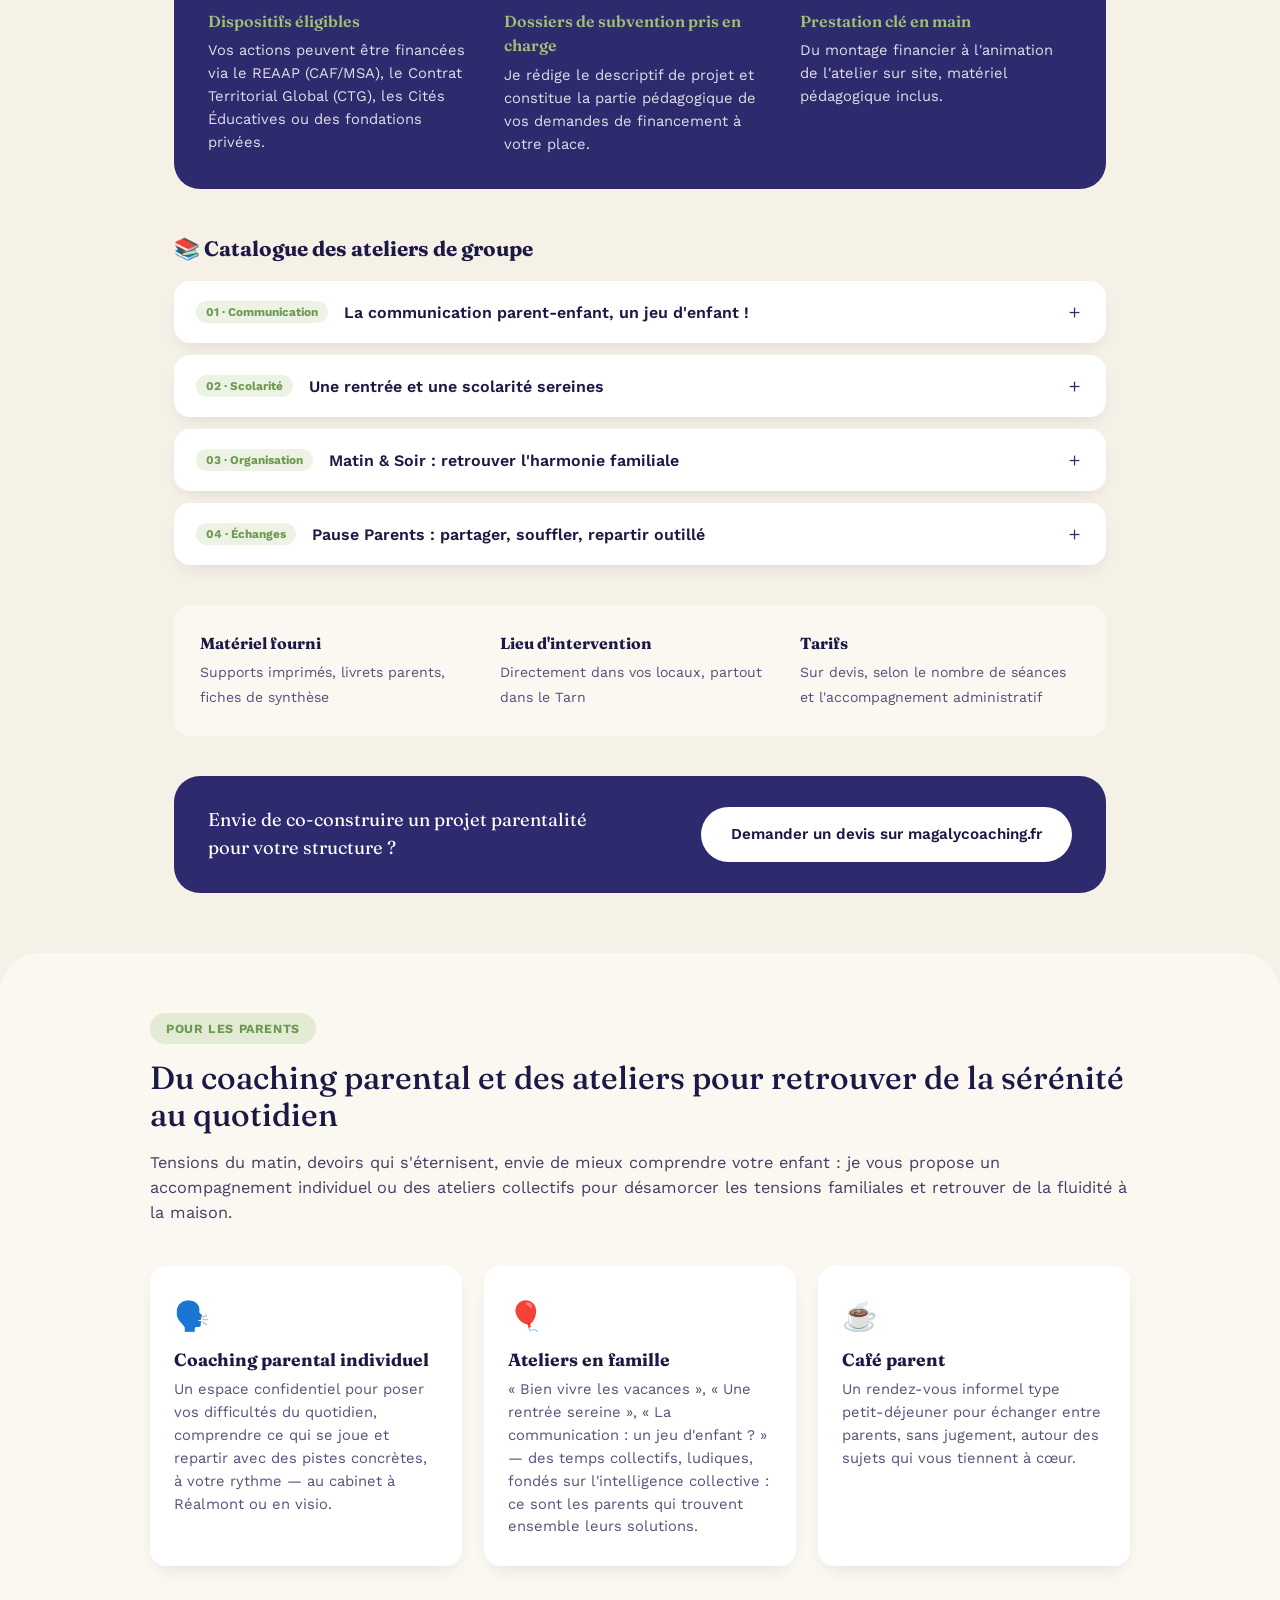
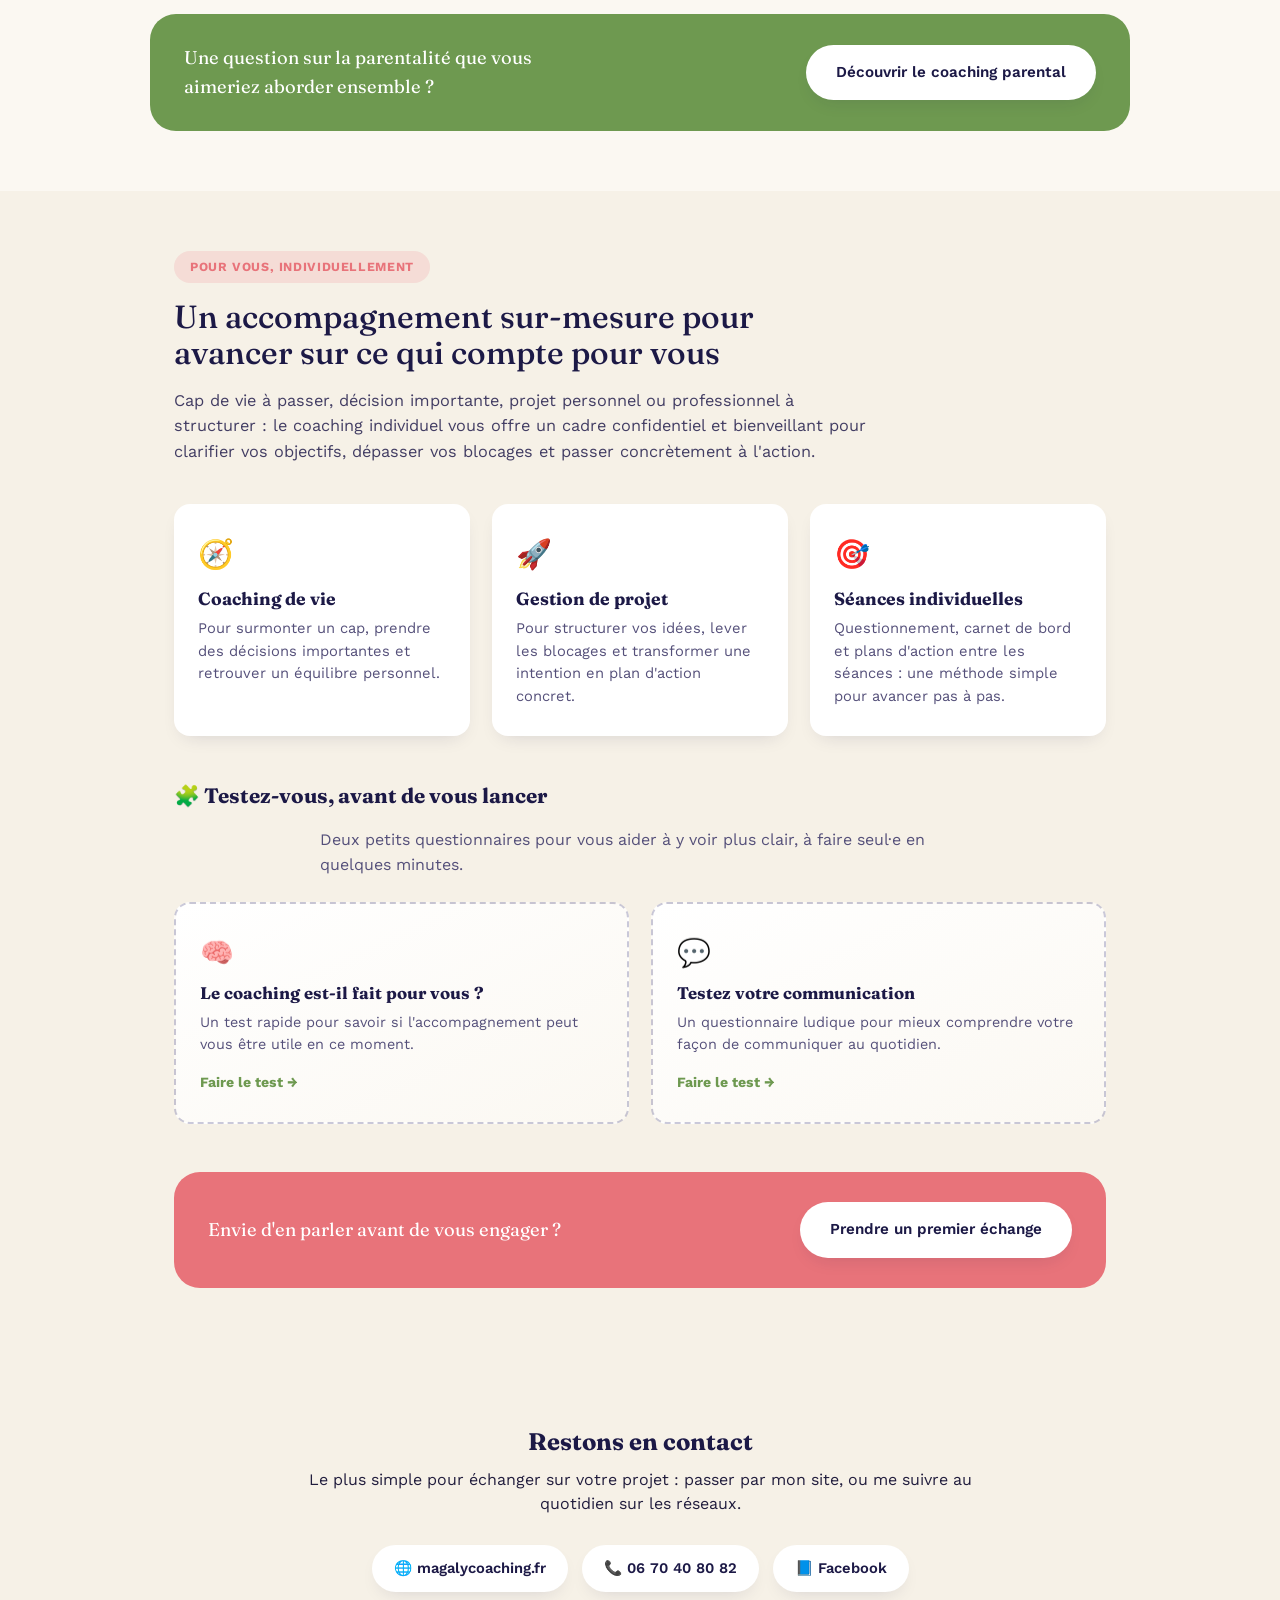
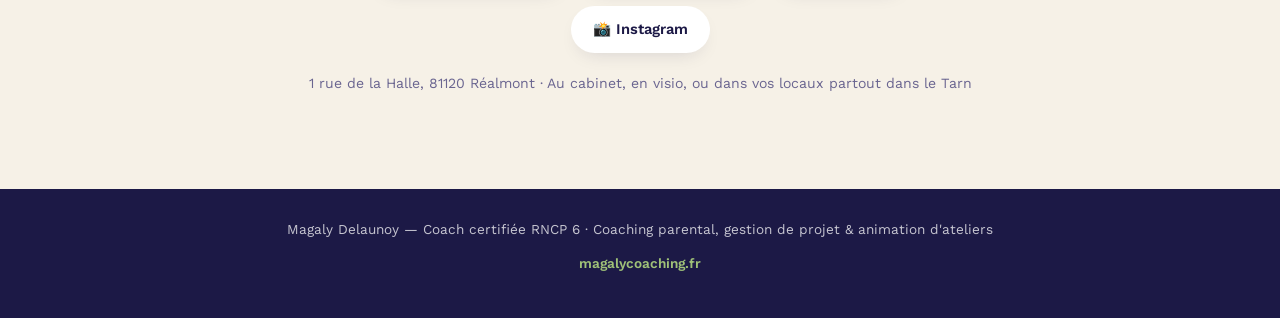
==== commit be348841: "Add files via upload" ====
--- a/index.html
+++ b/index.html
@@ -1,167 +1,323 @@
 <!DOCTYPE html>
 <html lang="fr">
 <head>
-    <meta charset="UTF-8">
-    <meta name="viewport" content="width=device-width, initial-scale=1.0">
-    <title>Magaly Delaunoy — Coach Parentalité & Accompagnement</title>
-    <link rel="stylesheet" href="style.css">
-    <link rel="preconnect" href="https://fonts.googleapis.com">
-    <link rel="preconnect" href="https://fonts.gstatic.com" crossorigin>
-    <link href="https://fonts.googleapis.com/css2?family=Plus+Jakarta+Sans:wght@400;500;600;700;800&family=Playfair+Display:ital,wght@0,600;0,700;1,400&display=swap" rel="stylesheet">
-    <link rel="stylesheet" href="https://cdnjs.cloudflare.com/ajax/libs/font-awesome/6.4.0/css/all.min.css">
+<meta charset="UTF-8">
+<meta name="viewport" content="width=device-width, initial-scale=1.0">
+<title>Magaly Delaunoy — Coach certifiée RNCP 6 | Réalmont, Tarn</title>
+<meta name="description" content="Coach certifiée RNCP 6 à Réalmont (Tarn) : ateliers pour structures éducatives, coaching parental et accompagnement individuel. Découvrez mes trois univers d'accompagnement.">
+<link rel="preconnect" href="https://fonts.googleapis.com">
+<link rel="preconnect" href="https://fonts.gstatic.com" crossorigin>
+<link href="https://fonts.googleapis.com/css2?family=Fraunces:ital,opsz,wght@0,9..144,400;0,9..144,500;0,9..144,600;0,9..144,700;1,9..144,500&family=Work+Sans:wght@400;500;600;700&display=swap" rel="stylesheet">
+<link rel="stylesheet" href="style.css">
 </head>
 <body>
 
-    <!-- Header Navigation -->
-    <header class="navbar">
-        <div class="container nav-container">
-            <a href="#" class="brand-logo">
-                <span class="brand-name">Magaly Delaunoy</span>
-                <span class="brand-tagline">DM Coaching • Coach Parentalité</span>
-            </a>
-            
-            <button class="menu-toggle" id="menuToggle" aria-label="Ouvrir le menu">
-                <i class="fa-solid fa-bars"></i>
-            </button>
-
-            <nav class="nav-links" id="navLinks">
-                <a href="#accueil" class="nav-item">Accueil</a>
-                <a href="#apropos" class="nav-item">À propos</a>
-                <div class="dropdown">
-                    <a href="#services" class="nav-item dropdown-toggle">Mes Services <i class="fa-solid fa-chevron-down"></i></a>
-                    <div class="dropdown-menu">
-                        <a href="#pros">Espace Pros (Écoles, Crèches...)</a>
-                        <a href="#parentalite">Coaching Parental</a>
-                        <a href="#particuliers">Particuliers & Développement</a>
-                    </div>
-                </div>
-                <a href="#questionnaires" class="nav-item">Questionnaires</a>
-                <a href="#contact" class="btn btn-primary nav-btn">Me contacter</a>
-            </nav>
-        </div>
-    </header>
-
-    <!-- Hero Section -->
-    <section id="accueil" class="hero-section">
-        <div class="container hero-container">
-            <div class="hero-content">
-                <span class="badge">Coach certifiée RNCP 6</span>
-                <h1 class="hero-title">Magaly Delaunoy</h1>
-                <p class="hero-subtitle">Coaching parental • Animation d'ateliers • Séances individuelles</p>
-                <p class="hero-description">
-                    Bienvenue ! J'accompagne les familles, les particuliers et les structures éducatives pour créer du lien, apaiser la communication et traverser chaque étape de vie avec sérénité. Mon approche est bienveillante, ludique et axée sur des outils concrets du quotidien.
-                </p>
-                <div class="hero-buttons">
-                    <a href="#contact" class="btn btn-primary btn-lg"><i class="fa-regular fa-calendar-check"></i> Prendre rendez-vous</a>
-                    <a href="#pros" class="btn btn-outline btn-lg"><i class="fa-solid fa-graduation-cap"></i> Espace Pros</a>
-                </div>
-            </div>
-            <div class="hero-card-decoration">
-                <div class="hero-feature-box">
-                    <div class="feature-icon"><i class="fa-solid fa-heart-pulse"></i></div>
-                    <div>
-                        <h4>Communication apaisée</h4>
-                        <p>Des outils pratiques issus de la CNV et des neurosciences.</p>
-                    </div>
-                </div>
-                <div class="hero-feature-box">
-                    <div class="feature-icon"><i class="fa-solid fa-hands-holding-child"></i></div>
-                    <div>
-                        <h4>Ateliers ludiques</h4>
-                        <p>Mises en situation, jeux de rôles et routines efficaces.</p>
-                    </div>
-                </div>
-            </div>
-        </div>
-    </section>
-
-    <!-- Espace Pros -->
-    <section id="pros" class="section bg-light">
-        <div class="container">
-            <div class="section-header text-center">
-                <span class="section-subtitle">Écoles • Crèches • Centres de Loisirs</span>
-                <h2 class="section-title">Espace Professionnels & Structures Éducatives</h2>
-                <p class="section-intro">Des ateliers clés en main pour accompagner les familles de votre structure en toute sérénité.</p>
-            </div>
-
-            <div class="highlight-banner">
-                <div class="banner-icon"><i class="fa-solid fa-circle-check"></i></div>
-                <div class="banner-text">
-                    <h3>Zéro charge administrative !</h3>
-                    <p>Vos budgets sont limités ? Mes ateliers sont <strong>subventionnés</strong> (Dispositifs REAAP, CAF, CTG, fondations...). <strong>Je rédige le dossier de subvention et le descriptif du projet à votre place</strong> pour alléger intégralement votre gestion.</p>
-                </div>
-            </div>
-
-            <div class="services-grid">
-                <div class="card service-card">
-                    <div class="card-icon"><i class="fa-solid fa-comments"></i></div>
-                    <h3>Communication & Relations</h3>
-                    <p>Développer un dialogue apaisé et gérer les émotions parent-enfant grâce à des exercices interactifs et concrets.</p>
-                </div>
-                <div class="card service-card">
-                    <div class="card-icon"><i class="fa-solid fa-clock"></i></div>
-                    <h3>Organisation & Rituels</h3>
-                    <p>Mettre en place des routines efficaces du matin et du soir pour des transitions d'âge sans stress.</p>
-                </div>
-                <div class="card service-card">
-                    <div class="card-icon"><i class="fa-solid fa-school"></i></div>
-                    <h3>Une Rentrée Sereine</h3>
-                    <p>Préparer le passage et l'adaptation à l'école avec des outils ludiques et participatifs pour petits et grands.</p>
-                </div>
-            </div>
-        </div>
-    </section>
-
-    <!-- Services Particuliers & Coaching -->
-    <section id="parentalite" class="section">
-        <div class="container">
-            <div class="section-header text-center">
-                <span class="section-subtitle">Accompagnement Sur-Mesure</span>
-                <h2 class="section-title">Coaching Parental & Particuliers</h2>
-            </div>
-            <div class="grid-2-col">
-                <div class="card info-card">
-                    <div class="card-icon"><i class="fa-solid fa-user-group"></i></div>
-                    <h3>Coaching Parental Individuel</h3>
-                    <p>Un espace d'écoute bienveillant sans jugement pour aborder les défis éducatifs, la gestion de l'opposition, l'épuisement parental et la dynamique familiale.</p>
-                    <ul class="check-list">
-                        <li><i class="fa-solid fa-check"></i> Analyse personnalisée de la dynamique de votre foyer</li>
-                        <li><i class="fa-solid fa-check"></i> Outils concrets et exercices pratiques</li>
-                        <li><i class="fa-solid fa-check"></i> Carnet de suivi dédié pour mesurer les progrès</li>
-                    </ul>
-                </div>
-                <div class="card info-card">
-                    <div class="card-icon"><i class="fa-solid fa-compass"></i></div>
-                    <h3>Développement Personnel</h3>
-                    <p>Des séances ciblées pour vous reconnecter à vos ressources, travailler sur vos objectifs personnels et retrouver un équilibre de vie serein.</p>
-                    <ul class="check-list">
-                        <li><i class="fa-solid fa-check"></i> Définition claire des objectifs de vie</li>
-                        <li><i class="fa-solid fa-check"></i> Gestion du stress et des transitions</li>
-                        <li><i class="fa-solid fa-check"></i> Accompagnement bienveillant et structuré</li>
-                    </ul>
-                </div>
-            </div>
-        </div>
-    </section>
-
-    <!-- Contact Section -->
-    <section id="contact" class="section bg-light">
-        <div class="container text-center">
-            <h2 class="section-title">Ensemble, créons un quotidien plus serein</h2>
-            <p class="section-intro" style="margin-bottom: 2rem;">Une question, une demande de devis ou de prise de rendez-vous ? Contactez-moi directement.</p>
-            <div class="contact-box">
-                <a href="mailto:contact@magalycoaching.fr" class="btn btn-primary btn-lg"><i class="fa-solid fa-envelope"></i> Me contacter par e-mail</a>
-            </div>
-        </div>
-    </section>
-
-    <!-- Footer -->
-    <footer class="footer">
-        <div class="container text-center">
-            <p>&copy; 2026 Magaly Delaunoy — DM Coaching. Tous droits réservés.</p>
-        </div>
-    </footer>
-
-    <script src="script.js"></script>
+<!-- Fil conducteur : la partie de cartes qui suit le scroll -->
+<div class="progress-thread" aria-hidden="true">
+  <span class="thread-dot" data-target="pro"></span>
+  <span class="thread-dot" data-target="parents"></span>
+  <span class="thread-dot" data-target="particuliers"></span>
+</div>
+
+<header class="site-header" id="top">
+  <div class="header-inner">
+    <a href="#top" class="logo">
+      <span class="logo-mark">MD</span>
+      <span class="logo-text">Magaly Delaunoy<br><small>Coaching &amp; Ateliers</small></span>
+    </a>
+
+    <button class="nav-toggle" id="navToggle" aria-expanded="false" aria-controls="primaryNav" aria-label="Ouvrir le menu">
+      <span></span><span></span><span></span>
+    </button>
+
+    <nav class="primary-nav" id="primaryNav">
+      <a href="#top" class="nav-link">Accueil</a>
+
+      <div class="dropdown">
+        <button class="dropdown-toggle" id="dropdownToggle" aria-expanded="false">
+          Mes accompagnements <svg width="10" height="6" viewBox="0 0 10 6" fill="none"><path d="M1 1l4 4 4-4" stroke="currentColor" stroke-width="1.6" stroke-linecap="round"/></svg>
+        </button>
+        <ul class="dropdown-menu" id="dropdownMenu">
+          <li><a href="#pro"><span class="dd-icon">🏫</span>Pour les structures &amp; directions</a></li>
+          <li><a href="#parents"><span class="dd-icon">👨‍👩‍👧</span>Pour les parents</a></li>
+          <li><a href="#particuliers"><span class="dd-icon">🌱</span>Pour vous, individuellement</a></li>
+        </ul>
+      </div>
+
+      <a href="#contact" class="nav-link nav-cta">Me contacter</a>
+    </nav>
+  </div>
+</header>
+
+<main>
+
+  <!-- HERO -->
+  <section class="hero">
+    <div class="hero-inner">
+      <p class="eyebrow">Réalmont · Tarn · Visio partout en France</p>
+      <h1 class="hero-title">« Chaque personne mérite d'être accompagnée,<br>
+      <em>ensemble transformons les défis en opportunités.</em> »</h1>
+      <p class="hero-lede">
+        Je m'appelle <strong>Magaly Delaunoy</strong>, coach certifiée RNCP 6.
+        J'accompagne les structures éducatives, les parents et les particuliers du Tarn
+        avec une conviction simple : on apprend mieux en jouant, en échangeant, et en
+        restant acteur de ses propres solutions.
+      </p>
+      <div class="hero-actions">
+        <a href="https://magalycoaching.fr" target="_blank" rel="noopener" class="btn btn-primary">Voir le site magalycoaching.fr</a>
+        <a href="#contact" class="btn btn-ghost">Prendre contact</a>
+      </div>
+    </div>
+  </section>
+
+  <!-- SELECTEUR "CARTES A JOUER" -->
+  <section class="hand-section" aria-label="Choisissez votre profil">
+    <h2 class="section-kicker">Trois univers, une même approche</h2>
+    <p class="section-sub">Cliquez sur une carte pour découvrir l'accompagnement qui vous correspond.</p>
+
+    <div class="hand" id="hand">
+      <button class="card-deal" data-target="pro" style="--r:-6deg">
+        <span class="card-icon">🏫</span>
+        <span class="card-label">Structures<br>éducatives</span>
+        <span class="card-hint">Écoles · crèches · centres de loisirs</span>
+      </button>
+      <button class="card-deal" data-target="parents" style="--r:0deg">
+        <span class="card-icon">👨‍👩‍👧</span>
+        <span class="card-label">Parents</span>
+        <span class="card-hint">Coaching &amp; ateliers en famille</span>
+      </button>
+      <button class="card-deal" data-target="particuliers" style="--r:6deg">
+        <span class="card-icon">🌱</span>
+        <span class="card-label">Particuliers</span>
+        <span class="card-hint">Vie · projet · développement perso</span>
+      </button>
+    </div>
+  </section>
+
+  <!-- ================= PRO ================= -->
+  <section class="audience-section" id="pro">
+    <div class="section-head">
+      <span class="section-tag tag-pro">Pour les directions de structures</span>
+      <h2>Des ateliers parentalité clés en main, sans charge pour votre structure</h2>
+      <p>
+        Écoles, crèches, centres de loisirs, accueils périscolaires : je conçois et j'anime pour
+        vos familles des ateliers interactifs fondés sur les neurosciences, la Communication
+        Non-Violente et le jeu de rôle. L'objectif : renforcer l'alliance éducative entre vous et les parents.
+      </p>
+    </div>
+
+    <div class="highlight-box">
+      <h3>💡 Zéro charge administrative pour votre structure</h3>
+      <div class="highlight-grid">
+        <div>
+          <strong>Dispositifs éligibles</strong>
+          <p>Vos actions peuvent être financées via le REAAP (CAF/MSA), le Contrat Territorial Global (CTG), les Cités Éducatives ou des fondations privées.</p>
+        </div>
+        <div>
+          <strong>Dossiers de subvention pris en charge</strong>
+          <p>Je rédige le descriptif de projet et constitue la partie pédagogique de vos demandes de financement à votre place.</p>
+        </div>
+        <div>
+          <strong>Prestation clé en main</strong>
+          <p>Du montage financier à l'animation de l'atelier sur site, matériel pédagogique inclus.</p>
+        </div>
+      </div>
+    </div>
+
+    <h3 class="catalogue-title">📚 Catalogue des ateliers de groupe</h3>
+    <div class="accordion" id="accordionPro">
+
+      <div class="acc-item">
+        <button class="acc-trigger" aria-expanded="false">
+          <span class="acc-badge">01 · Communication</span>
+          <span class="acc-name">La communication parent-enfant, un jeu d'enfant !</span>
+          <span class="acc-arrow">＋</span>
+        </button>
+        <div class="acc-panel">
+          <p><strong>Objectifs :</strong> décoder le langage des enfants, apaiser les tensions du quotidien et instaurer un dialogue bienveillant fondé sur l'écoute active et la gestion des émotions.</p>
+          <ul>
+            <li>Quiz ludique sur les écarts de langage parent-enfant et l'expression des besoins</li>
+            <li>Exercices pratiques d'écoute et outils issus de la Communication Non-Violente (CNV)</li>
+          </ul>
+          <p class="acc-meta">⏱ 2h à 2h30 &nbsp;·&nbsp; 👥 Parents d'enfants de 3 à 12 ans &nbsp;·&nbsp; 📊 8 à 15 participants</p>
+        </div>
+      </div>
+
+      <div class="acc-item">
+        <button class="acc-trigger" aria-expanded="false">
+          <span class="acc-badge">02 · Scolarité</span>
+          <span class="acc-name">Une rentrée et une scolarité sereines</span>
+          <span class="acc-arrow">＋</span>
+        </button>
+        <div class="acc-panel">
+          <p><strong>Objectifs :</strong> faciliter les transitions scolaires (maternelle, CP, collège), organiser les devoirs à la maison sans stress et renforcer le lien école-famille.</p>
+          <ul>
+            <li>Cartes de situation concrètes par tranche d'âge pour anticiper les freins</li>
+            <li>Élaboration d'outils d'accompagnement aux devoirs et création d'une charte familiale</li>
+          </ul>
+          <p class="acc-meta">⏱ 2h &nbsp;·&nbsp; 👥 Parents d'enfants scolarisés &nbsp;·&nbsp; 📊 8 à 15 participants</p>
+        </div>
+      </div>
+
+      <div class="acc-item">
+        <button class="acc-trigger" aria-expanded="false">
+          <span class="acc-badge">03 · Organisation</span>
+          <span class="acc-name">Matin &amp; Soir : retrouver l'harmonie familiale</span>
+          <span class="acc-arrow">＋</span>
+        </button>
+        <div class="acc-panel">
+          <p><strong>Objectifs :</strong> construire des rituels clairs pour rythmer les moments clés de la journée, développer l'autonomie de l'enfant et réduire la fatigue parentale.</p>
+          <ul>
+            <li>Diagnostic partagé des points de blocage du matin et du coucher</li>
+            <li>Création de supports visuels de routine (tableaux de rituels adaptés aux enfants)</li>
+          </ul>
+          <p class="acc-meta">⏱ 2h &nbsp;·&nbsp; 👥 Parents d'enfants de 2 à 10 ans &nbsp;·&nbsp; 📊 8 à 15 participants</p>
+        </div>
+      </div>
+
+      <div class="acc-item">
+        <button class="acc-trigger" aria-expanded="false">
+          <span class="acc-badge">04 · Échanges</span>
+          <span class="acc-name">Pause Parents : partager, souffler, repartir outillé</span>
+          <span class="acc-arrow">＋</span>
+        </button>
+        <div class="acc-panel">
+          <p><strong>Objectifs :</strong> proposer un espace de parole bienveillant et confidentiel entre pairs pour rompre l'isolement parental et échanger autour des défis quotidiens.</p>
+          <ul>
+            <li>Format adaptable (café des parents ou soirée thématique sur mesure)</li>
+            <li>Animation souple axée sur les questionnements prioritaires apportés par les parents</li>
+          </ul>
+          <p class="acc-meta">⏱ 1h30 à 2h &nbsp;·&nbsp; 👥 Tous parents &nbsp;·&nbsp; 📊 6 à 12 participants</p>
+        </div>
+      </div>
+
+    </div>
+
+    <div class="practical-strip">
+      <div><strong>Matériel fourni</strong><span>Supports imprimés, livrets parents, fiches de synthèse</span></div>
+      <div><strong>Lieu d'intervention</strong><span>Directement dans vos locaux, partout dans le Tarn</span></div>
+      <div><strong>Tarifs</strong><span>Sur devis, selon le nombre de séances et l'accompagnement administratif</span></div>
+    </div>
+
+    <div class="cta-band cta-pro">
+      <p>Envie de co-construire un projet parentalité pour votre structure ?</p>
+      <a href="https://magalycoaching.fr/contact/" target="_blank" rel="noopener" class="btn btn-light">Demander un devis sur magalycoaching.fr</a>
+    </div>
+  </section>
+
+  <!-- ================= PARENTS ================= -->
+  <section class="audience-section alt" id="parents">
+    <div class="section-head">
+      <span class="section-tag tag-parents">Pour les parents</span>
+      <h2>Du coaching parental et des ateliers pour retrouver de la sérénité au quotidien</h2>
+      <p>
+        Tensions du matin, devoirs qui s'éternisent, envie de mieux comprendre votre enfant : je vous
+        propose un accompagnement individuel ou des ateliers collectifs pour désamorcer les tensions
+        familiales et retrouver de la fluidité à la maison.
+      </p>
+    </div>
+
+    <div class="feature-grid">
+      <div class="feature-card">
+        <span class="feature-icon">🗣️</span>
+        <h3>Coaching parental individuel</h3>
+        <p>Un espace confidentiel pour poser vos difficultés du quotidien, comprendre ce qui se joue et repartir avec des pistes concrètes, à votre rythme — au cabinet à Réalmont ou en visio.</p>
+      </div>
+      <div class="feature-card">
+        <span class="feature-icon">🎈</span>
+        <h3>Ateliers en famille</h3>
+        <p>« Bien vivre les vacances », « Une rentrée sereine », « La communication : un jeu d'enfant ? » — des temps collectifs, ludiques, fondés sur l'intelligence collective : ce sont les parents qui trouvent ensemble leurs solutions.</p>
+      </div>
+      <div class="feature-card">
+        <span class="feature-icon">☕</span>
+        <h3>Café parent</h3>
+        <p>Un rendez-vous informel type petit-déjeuner pour échanger entre parents, sans jugement, autour des sujets qui vous tiennent à cœur.</p>
+      </div>
+    </div>
+
+    <div class="cta-band cta-parents">
+      <p>Une question sur la parentalité que vous aimeriez aborder ensemble ?</p>
+      <a href="https://magalycoaching.fr/coaching-parental-realmont/" target="_blank" rel="noopener" class="btn btn-light">Découvrir le coaching parental</a>
+    </div>
+  </section>
+
+  <!-- ================= PARTICULIERS ================= -->
+  <section class="audience-section" id="particuliers">
+    <div class="section-head">
+      <span class="section-tag tag-particuliers">Pour vous, individuellement</span>
+      <h2>Un accompagnement sur-mesure pour avancer sur ce qui compte pour vous</h2>
+      <p>
+        Cap de vie à passer, décision importante, projet personnel ou professionnel à structurer :
+        le coaching individuel vous offre un cadre confidentiel et bienveillant pour clarifier vos
+        objectifs, dépasser vos blocages et passer concrètement à l'action.
+      </p>
+    </div>
+
+    <div class="feature-grid">
+      <div class="feature-card">
+        <span class="feature-icon">🧭</span>
+        <h3>Coaching de vie</h3>
+        <p>Pour surmonter un cap, prendre des décisions importantes et retrouver un équilibre personnel.</p>
+      </div>
+      <div class="feature-card">
+        <span class="feature-icon">🚀</span>
+        <h3>Gestion de projet</h3>
+        <p>Pour structurer vos idées, lever les blocages et transformer une intention en plan d'action concret.</p>
+      </div>
+      <div class="feature-card">
+        <span class="feature-icon">🎯</span>
+        <h3>Séances individuelles</h3>
+        <p>Questionnement, carnet de bord et plans d'action entre les séances : une méthode simple pour avancer pas à pas.</p>
+      </div>
+    </div>
+
+    <h3 class="catalogue-title">🧩 Testez-vous, avant de vous lancer</h3>
+    <p class="section-sub" style="text-align:left;max-width:640px;margin-bottom:24px;">
+      Deux petits questionnaires pour vous aider à y voir plus clair, à faire seul·e en quelques minutes.
+    </p>
+    <div class="quiz-grid">
+      <a class="quiz-card" href="https://magaly-delaunoy.github.io/questionnairecoaching/" target="_blank" rel="noopener">
+        <span class="quiz-icon">🧠</span>
+        <h4>Le coaching est-il fait pour vous ?</h4>
+        <p>Un test rapide pour savoir si l'accompagnement peut vous être utile en ce moment.</p>
+        <span class="quiz-link">Faire le test →</span>
+      </a>
+      <a class="quiz-card" href="https://magaly-delaunoy.github.io/questionnairecommunication/" target="_blank" rel="noopener">
+        <span class="quiz-icon">💬</span>
+        <h4>Testez votre communication</h4>
+        <p>Un questionnaire ludique pour mieux comprendre votre façon de communiquer au quotidien.</p>
+        <span class="quiz-link">Faire le test →</span>
+      </a>
+    </div>
+
+    <div class="cta-band cta-particuliers">
+      <p>Envie d'en parler avant de vous engager ?</p>
+      <a href="https://magalycoaching.fr/contact/" target="_blank" rel="noopener" class="btn btn-light">Prendre un premier échange</a>
+    </div>
+  </section>
+
+  <!-- CONTACT / FOOTER CTA -->
+  <section class="contact-section" id="contact">
+    <h2>Restons en contact</h2>
+    <p>Le plus simple pour échanger sur votre projet : passer par mon site, ou me suivre au quotidien sur les réseaux.</p>
+    <div class="contact-links">
+      <a href="https://magalycoaching.fr" target="_blank" rel="noopener" class="contact-pill">🌐 magalycoaching.fr</a>
+      <a href="tel:0670408082" class="contact-pill">📞 06 70 40 80 82</a>
+      <a href="https://www.facebook.com/delaunoymagaly/" target="_blank" rel="noopener" class="contact-pill">📘 Facebook</a>
+      <a href="https://www.instagram.com/magaly_coaching/" target="_blank" rel="noopener" class="contact-pill">📸 Instagram</a>
+    </div>
+    <p class="contact-address">1 rue de la Halle, 81120 Réalmont · Au cabinet, en visio, ou dans vos locaux partout dans le Tarn</p>
+  </section>
+
+</main>
+
+<footer class="site-footer">
+  <p>Magaly Delaunoy — Coach certifiée RNCP 6 · Coaching parental, gestion de projet &amp; animation d'ateliers</p>
+  <p><a href="https://magalycoaching.fr" target="_blank" rel="noopener">magalycoaching.fr</a></p>
+</footer>
+
+<a href="#top" class="back-to-top" id="backToTop" aria-label="Retour en haut">↑</a>
+
+<script src="script.js"></script>
 </body>
 </html>
--- a/style.css
+++ b/style.css
@@ -1,421 +1,352 @@
-/* Global Styles & Variables */
+/* ============ TOKENS ============ */
 :root {
-    --primary: #4f46e5;
-    --primary-hover: #4338ca;
-    --primary-light: #eef2ff;
-    --secondary: #0d9488;
-    --dark: #1e293b;
-    --text: #334155;
-    --light-bg: #f8fafc;
-    --white: #ffffff;
-    --border: #e2e8f0;
-    --shadow: 0 10px 15px -3px rgba(0, 0, 0, 0.05), 0 4px 6px -2px rgba(0, 0, 0, 0.025);
-    --radius: 12px;
-    --font-sans: 'Plus Jakarta Sans', sans-serif;
-    --font-serif: 'Playfair Display', serif;
-}
-
-* {
-    box-sizing: border-box;
-    margin: 0;
-    padding: 0;
-}
+  --cream: #F6F1E7;
+  --cream-soft: #FBF8F2;
+  --ink: #211D3D;
+  --indigo: #2E2A6E;
+  --indigo-deep: #1C1946;
+  --sage: #9FC178;
+  --sage-deep: #6E9950;
+  --gold: #E0A93C;
+  --white: #FFFFFF;
+  --rose: #E8737A;
+
+  --font-display: "Fraunces", serif;
+  --font-body: "Work Sans", sans-serif;
+
+  --radius-lg: 26px;
+  --radius-md: 16px;
+  --radius-sm: 10px;
+  --shadow-card: 0 14px 30px -12px rgba(28, 25, 70, 0.28);
+  --shadow-soft: 0 8px 20px -10px rgba(28, 25, 70, 0.18);
+}
+
+* { box-sizing: border-box; }
+html { scroll-behavior: smooth; }
 
 body {
-    font-family: var(--font-sans);
-    color: var(--text);
-    background-color: var(--white);
-    line-height: 1.6;
-}
-
-a {
-    color: var(--primary);
-    text-decoration: none;
-    transition: all 0.2s ease;
+  margin: 0;
+  background: var(--cream);
+  color: var(--ink);
+  font-family: var(--font-body);
+  line-height: 1.55;
+  -webkit-font-smoothing: antialiased;
 }
 
 h1, h2, h3, h4 {
-    color: var(--dark);
-    line-height: 1.25;
-}
-
-.container {
-    max-width: 1140px;
-    margin: 0 auto;
-    padding: 0 1.5rem;
-}
-
-/* Navbar */
-.navbar {
-    position: sticky;
-    top: 0;
-    background-color: rgba(255, 255, 255, 0.95);
-    backdrop-filter: blur(8px);
-    border-bottom: 1px solid var(--border);
-    z-index: 1000;
-    padding: 1rem 0;
-}
-
-.nav-container {
-    display: flex;
-    justify-content: space-between;
-    align-items: center;
-}
-
-.brand-logo {
-    display: flex;
-    flex-direction: column;
-}
-
-.brand-name {
-    font-family: var(--font-serif);
-    font-size: 1.35rem;
-    font-weight: 700;
-    color: var(--dark);
-}
-
-.brand-tagline {
-    font-size: 0.75rem;
-    color: var(--secondary);
-    font-weight: 600;
-    text-transform: uppercase;
-    letter-spacing: 0.5px;
-}
-
-.nav-links {
-    display: flex;
-    align-items: center;
-    gap: 1.5rem;
-}
-
-.nav-item {
-    font-size: 0.95rem;
-    font-weight: 500;
-    color: var(--text);
-}
-
-.nav-item:hover {
-    color: var(--primary);
-}
-
-.menu-toggle {
-    display: none;
-    background: none;
-    border: none;
-    font-size: 1.5rem;
-    color: var(--dark);
-    cursor: pointer;
-}
-
-/* Dropdown */
-.dropdown {
-    position: relative;
-}
-
+  font-family: var(--font-display);
+  color: var(--indigo-deep);
+  margin: 0 0 .5em;
+  line-height: 1.15;
+}
+
+p { margin: 0 0 1em; }
+a { color: inherit; }
+img { max-width: 100%; display: block; }
+
+.btn {
+  display: inline-block;
+  padding: 14px 28px;
+  border-radius: 999px;
+  font-weight: 600;
+  text-decoration: none;
+  font-size: .95rem;
+  transition: transform .18s ease, box-shadow .18s ease;
+  border: 2px solid transparent;
+}
+.btn:hover { transform: translateY(-2px); }
+.btn-primary { background: var(--indigo); color: var(--white); box-shadow: var(--shadow-soft); }
+.btn-primary:hover { background: var(--indigo-deep); }
+.btn-ghost { border-color: var(--indigo); color: var(--indigo); }
+.btn-ghost:hover { background: var(--indigo); color: var(--white); }
+.btn-light { background: var(--white); color: var(--indigo-deep); box-shadow: var(--shadow-soft); }
+
+/* ============ PROGRESS THREAD (signature nav dots) ============ */
+.progress-thread {
+  position: fixed;
+  right: 22px;
+  top: 50%;
+  transform: translateY(-50%);
+  display: flex;
+  flex-direction: column;
+  gap: 14px;
+  z-index: 40;
+}
+.thread-dot {
+  width: 10px; height: 10px;
+  border-radius: 50%;
+  background: rgba(46,42,110,.25);
+  cursor: pointer;
+  transition: background .2s ease, transform .2s ease;
+  display: block;
+}
+.thread-dot:hover { transform: scale(1.3); }
+.thread-dot.active { background: var(--gold); transform: scale(1.4); }
+@media (max-width: 860px) { .progress-thread { display: none; } }
+
+/* ============ HEADER ============ */
+.site-header {
+  position: sticky; top: 0; z-index: 50;
+  background: rgba(246,241,231,.92);
+  backdrop-filter: blur(8px);
+  border-bottom: 1px solid rgba(46,42,110,.12);
+}
+.header-inner {
+  max-width: 1180px; margin: 0 auto;
+  display: flex; align-items: center; justify-content: space-between;
+  padding: 14px 24px;
+}
+.logo { display: flex; align-items: center; gap: 12px; text-decoration: none; color: var(--indigo-deep); }
+.logo-mark {
+  width: 42px; height: 42px; border-radius: 50%;
+  background: var(--indigo); color: var(--white);
+  display: flex; align-items: center; justify-content: center;
+  font-family: var(--font-display); font-weight: 600; font-size: 1rem;
+}
+.logo-text { font-family: var(--font-display); font-weight: 600; font-size: 1.02rem; line-height: 1.2; }
+.logo-text small { font-family: var(--font-body); font-weight: 500; color: var(--sage-deep); font-size: .68rem; letter-spacing: .04em; text-transform: uppercase; }
+
+.primary-nav { display: flex; align-items: center; gap: 22px; }
+.nav-link { text-decoration: none; font-weight: 600; font-size: .93rem; color: var(--indigo-deep); }
+.nav-cta { background: var(--sage); padding: 10px 20px; border-radius: 999px; color: var(--indigo-deep); }
+.nav-cta:hover { background: var(--sage-deep); color: var(--white); }
+
+.dropdown { position: relative; }
+.dropdown-toggle {
+  background: none; border: none; cursor: pointer;
+  font: inherit; font-weight: 600; font-size: .93rem; color: var(--indigo-deep);
+  display: flex; align-items: center; gap: 6px; padding: 6px 0;
+}
 .dropdown-menu {
-    display: none;
-    position: absolute;
-    top: 100%;
-    left: 0;
-    background-color: var(--white);
-    border: 1px solid var(--border);
-    border-radius: var(--radius);
-    box-shadow: var(--shadow);
-    min-width: 240px;
-    padding: 0.5rem 0;
-    margin-top: 0.5rem;
-}
-
-.dropdown:hover .dropdown-menu {
-    display: block;
-}
-
+  list-style: none; margin: 0; padding: 10px;
+  position: absolute; top: calc(100% + 12px); left: 50%; transform: translateX(-50%);
+  background: var(--white); border-radius: var(--radius-md);
+  box-shadow: var(--shadow-card);
+  width: 260px;
+  opacity: 0; visibility: hidden; translate: 0 -8px;
+  transition: opacity .18s ease, translate .18s ease, visibility .18s ease;
+}
+.dropdown-menu.open { opacity: 1; visibility: visible; translate: 0 0; }
 .dropdown-menu a {
-    display: block;
-    padding: 0.6rem 1.2rem;
-    color: var(--text);
-    font-size: 0.9rem;
-}
-
-.dropdown-menu a:hover {
-    background-color: var(--primary-light);
-    color: var(--primary);
-}
-
-/* Buttons */
-.btn {
-    display: inline-flex;
-    align-items: center;
-    gap: 0.5rem;
-    padding: 0.6rem 1.25rem;
-    border-radius: 8px;
-    font-weight: 600;
-    font-size: 0.95rem;
-    cursor: pointer;
-    transition: all 0.2s ease;
-    border: none;
-}
-
-.btn-primary {
-    background-color: var(--primary);
-    color: var(--white);
-}
-
-.btn-primary:hover {
-    background-color: var(--primary-hover);
-    color: var(--white);
-}
-
-.btn-outline {
-    background-color: transparent;
-    border: 2px solid var(--border);
-    color: var(--dark);
-}
-
-.btn-outline:hover {
-    border-color: var(--primary);
-    color: var(--primary);
-}
-
-.btn-lg {
-    padding: 0.8rem 1.75rem;
-    font-size: 1rem;
-}
-
-/* Hero Section */
-.hero-section {
-    padding: 5rem 0 4rem;
-    background: linear-gradient(135deg, #f8fafc 0%, #eef2ff 100%);
-}
-
-.hero-container {
-    display: grid;
-    grid-template-columns: 1.2fr 0.8fr;
-    gap: 3rem;
-    align-items: center;
-}
-
-.badge {
-    display: inline-block;
-    padding: 0.35rem 0.85rem;
-    background-color: rgba(13, 148, 136, 0.1);
-    color: var(--secondary);
-    border-radius: 50px;
-    font-size: 0.85rem;
-    font-weight: 700;
-    margin-bottom: 1rem;
-}
-
-.hero-title {
-    font-family: var(--font-serif);
-    font-size: 3rem;
-    margin-bottom: 0.5rem;
-}
-
-.hero-subtitle {
-    font-size: 1.15rem;
-    font-weight: 600;
-    color: var(--primary);
-    margin-bottom: 1.25rem;
-}
-
-.hero-description {
-    font-size: 1.05rem;
-    margin-bottom: 2rem;
-    color: #475569;
-}
-
-.hero-buttons {
-    display: flex;
-    gap: 1rem;
-    flex-wrap: wrap;
-}
-
-.hero-card-decoration {
-    display: flex;
-    flex-direction: column;
-    gap: 1.25rem;
-}
-
-.hero-feature-box {
-    background: var(--white);
-    padding: 1.5rem;
-    border-radius: var(--radius);
-    box-shadow: var(--shadow);
-    display: flex;
-    align-items: center;
-    gap: 1.25rem;
-    border: 1px solid var(--border);
-}
-
-.feature-icon {
-    width: 50px;
-    height: 50px;
-    background: var(--primary-light);
-    color: var(--primary);
-    border-radius: 10px;
-    display: flex;
-    align-items: center;
-    justify-content: center;
-    font-size: 1.35rem;
-    flex-shrink: 0;
-}
-
-.hero-feature-box h4 {
-    font-size: 1.05rem;
-    margin-bottom: 0.25rem;
-}
-
-.hero-feature-box p {
-    font-size: 0.85rem;
-    color: #64748b;
-}
-
-/* Sections */
-.section {
-    padding: 4.5rem 0;
-}
-
-.bg-light {
-    background-color: var(--light-bg);
-}
-
-.section-header {
-    margin-bottom: 3rem;
-}
-
-.text-center {
-    text-align: center;
-}
-
-.section-subtitle {
-    text-transform: uppercase;
-    font-size: 0.85rem;
-    font-weight: 700;
-    letter-spacing: 1px;
-    color: var(--secondary);
-    display: block;
-    margin-bottom: 0.5rem;
-}
-
-.section-title {
-    font-family: var(--font-serif);
-    font-size: 2.25rem;
-    margin-bottom: 0.75rem;
-}
-
-.section-intro {
-    font-size: 1.1rem;
-    color: #64748b;
-    max-width: 700px;
-    margin: 0 auto;
-}
-
-/* Highlight Banner */
-.highlight-banner {
-    background: var(--white);
-    border-left: 5px solid var(--secondary);
-    border-radius: var(--radius);
-    padding: 1.75rem;
-    box-shadow: var(--shadow);
-    display: flex;
-    gap: 1.5rem;
-    margin-bottom: 3rem;
-    align-items: flex-start;
-}
-
-.banner-icon {
-    font-size: 2rem;
-    color: var(--secondary);
-}
-
-.banner-text h3 {
-    font-size: 1.25rem;
-    margin-bottom: 0.4rem;
-    color: var(--dark);
-}
-
-/* Cards Grid */
-.services-grid {
-    display: grid;
-    grid-template-columns: repeat(auto-fit, minmax(300px, 1fr));
-    gap: 2rem;
-}
-
-.grid-2-col {
-    display: grid;
-    grid-template-columns: repeat(auto-fit, minmax(340px, 1fr));
-    gap: 2rem;
-}
-
-.card {
-    background: var(--white);
-    padding: 2rem;
-    border-radius: var(--radius);
-    border: 1px solid var(--border);
-    box-shadow: var(--shadow);
-}
-
-.card-icon {
-    font-size: 1.75rem;
-    color: var(--primary);
-    margin-bottom: 1rem;
-}
-
-.card h3 {
-    font-size: 1.35rem;
-    margin-bottom: 0.75rem;
-}
-
-.check-list {
-    list-style: none;
-    margin-top: 1.25rem;
-}
-
-.check-list li {
-    display: flex;
-    align-items: center;
-    gap: 0.6rem;
-    margin-bottom: 0.6rem;
-    font-size: 0.95rem;
-}
-
-.check-list i {
-    color: var(--secondary);
-}
+  display: flex; align-items: center; gap: 10px;
+  padding: 10px 12px; border-radius: var(--radius-sm);
+  text-decoration: none; font-weight: 600; font-size: .9rem; color: var(--ink);
+}
+.dropdown-menu a:hover { background: var(--cream); }
+.dd-icon { font-size: 1.1rem; }
+
+.nav-toggle {
+  display: none; flex-direction: column; justify-content: center; gap: 5px;
+  width: 38px; height: 38px; background: none; border: none; cursor: pointer;
+}
+.nav-toggle span { width: 100%; height: 2.5px; background: var(--indigo-deep); border-radius: 2px; transition: transform .2s ease, opacity .2s ease; }
+
+/* ============ HERO ============ */
+.hero { padding: 90px 24px 60px; text-align: center; }
+.hero-inner { max-width: 780px; margin: 0 auto; }
+.eyebrow {
+  text-transform: uppercase; letter-spacing: .12em; font-size: .78rem;
+  font-weight: 700; color: var(--sage-deep); margin-bottom: 18px;
+}
+.hero-title { font-size: clamp(1.7rem, 4vw, 2.7rem); font-weight: 500; margin-bottom: 22px; }
+.hero-title em { font-style: italic; color: var(--sage-deep); }
+.hero-lede { font-size: 1.08rem; max-width: 620px; margin: 0 auto 30px; color: #423d63; }
+.hero-actions { display: flex; gap: 14px; justify-content: center; flex-wrap: wrap; }
+
+/* ============ HAND OF CARDS (signature element) ============ */
+.hand-section { padding: 40px 24px 90px; text-align: center; }
+.section-kicker { font-size: clamp(1.4rem, 3vw, 1.9rem); }
+.section-sub { color: #55507a; max-width: 480px; margin: 0 auto 50px; }
+
+.hand {
+  display: flex; justify-content: center; align-items: flex-end;
+  gap: 0; max-width: 720px; margin: 0 auto;
+}
+.card-deal {
+  --r: 0deg;
+  font-family: var(--font-body);
+  background: var(--white);
+  border: none;
+  border-radius: 20px;
+  width: 210px;
+  min-height: 240px;
+  padding: 28px 20px;
+  cursor: pointer;
+  box-shadow: var(--shadow-card);
+  transform: rotate(var(--r)) translateY(14px);
+  transition: transform .28s cubic-bezier(.2,.8,.3,1.2), box-shadow .28s ease, background .28s ease;
+  margin: 0 -18px;
+  position: relative;
+  display: flex; flex-direction: column; align-items: center; text-align: center; gap: 10px;
+}
+.card-deal:nth-child(2) { z-index: 2; }
+.card-deal:hover, .card-deal:focus-visible {
+  transform: rotate(0deg) translateY(-10px) scale(1.04);
+  box-shadow: 0 22px 40px -14px rgba(28,25,70,.35);
+  background: var(--indigo);
+  color: var(--white);
+  z-index: 5;
+}
+.card-deal:hover .card-hint, .card-deal:focus-visible .card-hint { color: rgba(255,255,255,.75); }
+.card-icon { font-size: 2.1rem; }
+.card-label { font-family: var(--font-display); font-weight: 600; font-size: 1.15rem; color: inherit; }
+.card-hint { font-size: .8rem; color: #6a6590; }
+
+/* ============ AUDIENCE SECTIONS ============ */
+.audience-section { max-width: 980px; margin: 0 auto; padding: 60px 24px; scroll-margin-top: 90px; }
+.audience-section.alt { background: var(--cream-soft); max-width: 100%; border-radius: 40px 40px 0 0; }
+.audience-section.alt > * { max-width: 980px; margin-left: auto; margin-right: auto; }
+
+.section-head { max-width: 700px; margin-bottom: 40px; }
+.section-tag {
+  display: inline-block; padding: 6px 16px; border-radius: 999px;
+  font-size: .78rem; font-weight: 700; text-transform: uppercase; letter-spacing: .05em;
+  margin-bottom: 16px;
+}
+.tag-pro { background: rgba(46,42,110,.12); color: var(--indigo); }
+.tag-parents { background: rgba(159,193,120,.25); color: var(--sage-deep); }
+.tag-particuliers { background: rgba(232,115,122,.16); color: var(--rose); }
+.section-head h2 { font-size: clamp(1.5rem, 3vw, 2rem); font-weight: 500; }
+.section-head p { color: #423d63; font-size: 1.02rem; }
+
+.highlight-box {
+  background: var(--indigo); color: var(--white);
+  border-radius: var(--radius-lg); padding: 34px; margin-bottom: 48px;
+}
+.highlight-box h3 { color: var(--white); margin-bottom: 22px; font-size: 1.2rem; }
+.highlight-grid { display: grid; grid-template-columns: repeat(3, 1fr); gap: 24px; }
+.highlight-grid strong { display: block; margin-bottom: 6px; color: var(--sage); font-family: var(--font-display); font-weight: 600; }
+.highlight-grid p { font-size: .92rem; color: rgba(255,255,255,.85); margin: 0; }
+
+.catalogue-title { font-size: 1.3rem; margin-bottom: 20px; }
+
+/* Accordion */
+.accordion { display: flex; flex-direction: column; gap: 12px; margin-bottom: 40px; }
+.acc-item { background: var(--white); border-radius: var(--radius-md); box-shadow: var(--shadow-soft); overflow: hidden; }
+.acc-trigger {
+  width: 100%; background: none; border: none; cursor: pointer;
+  display: flex; align-items: center; gap: 16px; padding: 18px 22px;
+  font-family: var(--font-body); text-align: left;
+}
+.acc-badge {
+  flex-shrink: 0; font-size: .74rem; font-weight: 700; color: var(--sage-deep);
+  background: rgba(159,193,120,.2); padding: 4px 10px; border-radius: 999px;
+}
+.acc-name { flex: 1; font-weight: 600; color: var(--indigo-deep); font-size: 1rem; }
+.acc-arrow { font-size: 1.2rem; color: var(--indigo); transition: transform .25s ease; flex-shrink: 0; }
+.acc-item.open .acc-arrow { transform: rotate(45deg); }
+.acc-panel {
+  max-height: 0; overflow: hidden; transition: max-height .3s ease;
+  padding: 0 22px;
+}
+.acc-item.open .acc-panel { padding: 0 22px 22px; }
+.acc-panel ul { margin: 0 0 12px; padding-left: 20px; }
+.acc-panel li { margin-bottom: 6px; }
+.acc-meta { font-size: .85rem; color: #6a6590; font-weight: 600; margin: 0; }
+
+.practical-strip {
+  display: grid; grid-template-columns: repeat(3, 1fr); gap: 20px;
+  background: var(--cream-soft); border-radius: var(--radius-md); padding: 26px; margin-bottom: 40px;
+}
+.audience-section.alt .practical-strip { background: var(--white); }
+.practical-strip strong { display: block; font-family: var(--font-display); color: var(--indigo-deep); margin-bottom: 4px; }
+.practical-strip span { font-size: .88rem; color: #55507a; }
+
+/* Feature grid (parents / particuliers) */
+.feature-grid { display: grid; grid-template-columns: repeat(3, 1fr); gap: 22px; margin-bottom: 48px; }
+.feature-card {
+  background: var(--white); border-radius: var(--radius-md); padding: 28px 24px;
+  box-shadow: var(--shadow-soft);
+  transition: transform .2s ease, box-shadow .2s ease;
+}
+.feature-card:hover { transform: translateY(-6px); box-shadow: var(--shadow-card); }
+.feature-icon { font-size: 1.8rem; display: block; margin-bottom: 12px; }
+.feature-card h3 { font-size: 1.1rem; margin-bottom: 8px; }
+.feature-card p { font-size: .92rem; color: #55507a; margin: 0; }
+
+/* Quiz cards */
+.quiz-grid { display: grid; grid-template-columns: repeat(2, 1fr); gap: 22px; margin-bottom: 48px; }
+.quiz-card {
+  display: block; text-decoration: none; color: inherit;
+  background: linear-gradient(155deg, var(--white), var(--cream-soft));
+  border: 2px dashed rgba(46,42,110,.25);
+  border-radius: var(--radius-md); padding: 28px 24px;
+  transition: transform .2s ease, border-color .2s ease, background .2s ease;
+}
+.quiz-card:hover { transform: translateY(-6px) rotate(-.5deg); border-color: var(--sage-deep); background: var(--white); }
+.quiz-icon { font-size: 1.7rem; display: block; margin-bottom: 10px; }
+.quiz-card h4 { font-size: 1.05rem; margin-bottom: 8px; font-family: var(--font-display); color: var(--indigo-deep); }
+.quiz-card p { font-size: .9rem; color: #55507a; margin-bottom: 14px; }
+.quiz-link { font-weight: 700; color: var(--sage-deep); font-size: .88rem; }
+
+/* CTA bands */
+.cta-band {
+  border-radius: var(--radius-lg); padding: 30px 34px;
+  display: flex; align-items: center; justify-content: space-between; gap: 20px; flex-wrap: wrap;
+}
+.cta-band p { margin: 0; font-family: var(--font-display); font-size: 1.15rem; color: var(--white); max-width: 420px; }
+.cta-pro { background: var(--indigo); }
+.cta-parents { background: var(--sage-deep); }
+.cta-particuliers { background: var(--rose); }
+
+/* Contact */
+.contact-section { text-align: center; padding: 80px 24px; max-width: 720px; margin: 0 auto; }
+.contact-links { display: flex; gap: 14px; justify-content: center; flex-wrap: wrap; margin: 28px 0 20px; }
+.contact-pill {
+  text-decoration: none; background: var(--white); color: var(--indigo-deep);
+  padding: 12px 22px; border-radius: 999px; font-weight: 600; font-size: .92rem;
+  box-shadow: var(--shadow-soft); transition: transform .18s ease, background .18s ease;
+}
+.contact-pill:hover { transform: translateY(-3px); background: var(--sage); }
+.contact-address { font-size: .88rem; color: #6a6590; }
 
 /* Footer */
-.footer {
-    padding: 2rem 0;
-    border-top: 1px solid var(--border);
-    font-size: 0.9rem;
-    color: #94a3b8;
-}
-
-/* Responsive */
-@media (max-width: 868px) {
-    .hero-container {
-        grid-template-columns: 1fr;
-    }
-    
-    .nav-links {
-        display: none;
-        position: absolute;
-        top: 100%;
-        left: 0;
-        width: 100%;
-        background: var(--white);
-        flex-direction: column;
-        padding: 1.5rem;
-        border-bottom: 1px solid var(--border);
-        box-shadow: var(--shadow);
-    }
-
-    .nav-links.active {
-        display: flex;
-    }
-
-    .menu-toggle {
-        display: block;
-    }
-}
+.site-footer {
+  text-align: center; padding: 30px 24px; background: var(--indigo-deep); color: rgba(255,255,255,.75);
+  font-size: .85rem;
+}
+.site-footer a { color: var(--sage); text-decoration: none; font-weight: 600; }
+
+.back-to-top {
+  position: fixed; bottom: 24px; right: 24px; z-index: 40;
+  width: 46px; height: 46px; border-radius: 50%;
+  background: var(--indigo); color: var(--white);
+  display: flex; align-items: center; justify-content: center;
+  text-decoration: none; box-shadow: var(--shadow-card);
+  opacity: 0; visibility: hidden; translate: 0 10px;
+  transition: opacity .25s ease, translate .25s ease, visibility .25s ease;
+}
+.back-to-top.visible { opacity: 1; visibility: visible; translate: 0 0; }
+
+/* Reveal on scroll */
+.reveal { opacity: 0; translate: 0 24px; transition: opacity .6s ease, translate .6s ease; }
+.reveal.in { opacity: 1; translate: 0 0; }
+
+@media (prefers-reduced-motion: reduce) {
+  html { scroll-behavior: auto; }
+  * { transition-duration: .01ms !important; animation-duration: .01ms !important; }
+}
+
+/* ============ RESPONSIVE ============ */
+@media (max-width: 860px) {
+  .nav-toggle { display: flex; }
+  .primary-nav {
+    position: fixed; top: 72px; left: 0; right: 0; bottom: 0;
+    background: var(--cream); flex-direction: column; align-items: stretch;
+    padding: 24px; gap: 4px; transform: translateX(100%);
+    transition: transform .25s ease; overflow-y: auto;
+  }
+  .primary-nav.open { transform: translateX(0); }
+  .nav-link, .dropdown-toggle { padding: 14px 6px; border-bottom: 1px solid rgba(46,42,110,.1); justify-content: space-between; width: 100%; }
+  .nav-cta { text-align: center; margin-top: 10px; }
+  .dropdown-menu { position: static; width: 100%; box-shadow: none; transform: none; opacity: 1; visibility: visible; max-height: 0; padding: 0; overflow: hidden; translate: 0; }
+  .dropdown-menu.open { max-height: 300px; padding: 6px 0 6px 12px; }
+
+  .hand { flex-direction: column; align-items: center; gap: 18px; }
+  .card-deal { transform: none; margin: 0; width: 100%; max-width: 280px; }
+  .card-deal:hover { transform: translateY(-6px) scale(1.02); }
+
+  .highlight-grid, .feature-grid, .quiz-grid, .practical-strip { grid-template-columns: 1fr; }
+  .audience-section.alt { border-radius: 28px 28px 0 0; }
+  .cta-band { flex-direction: column; text-align: center; }
+}
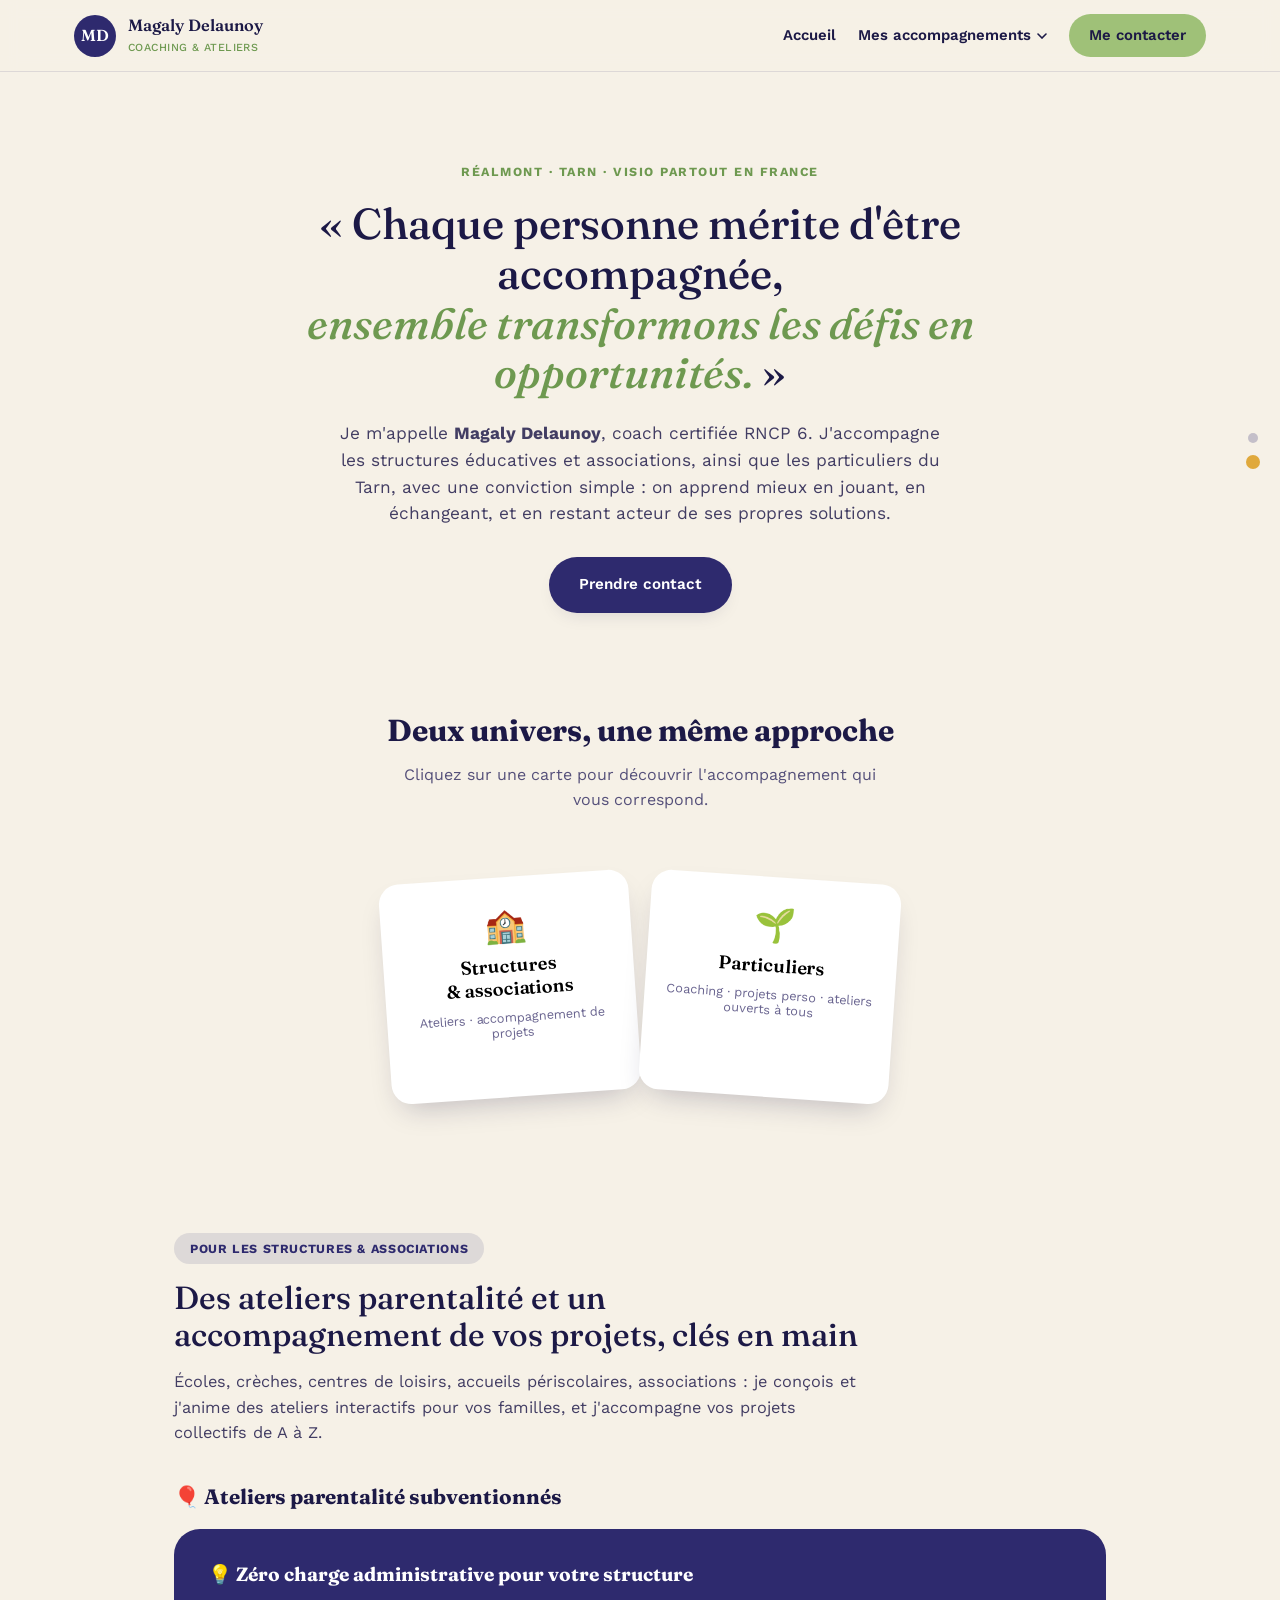
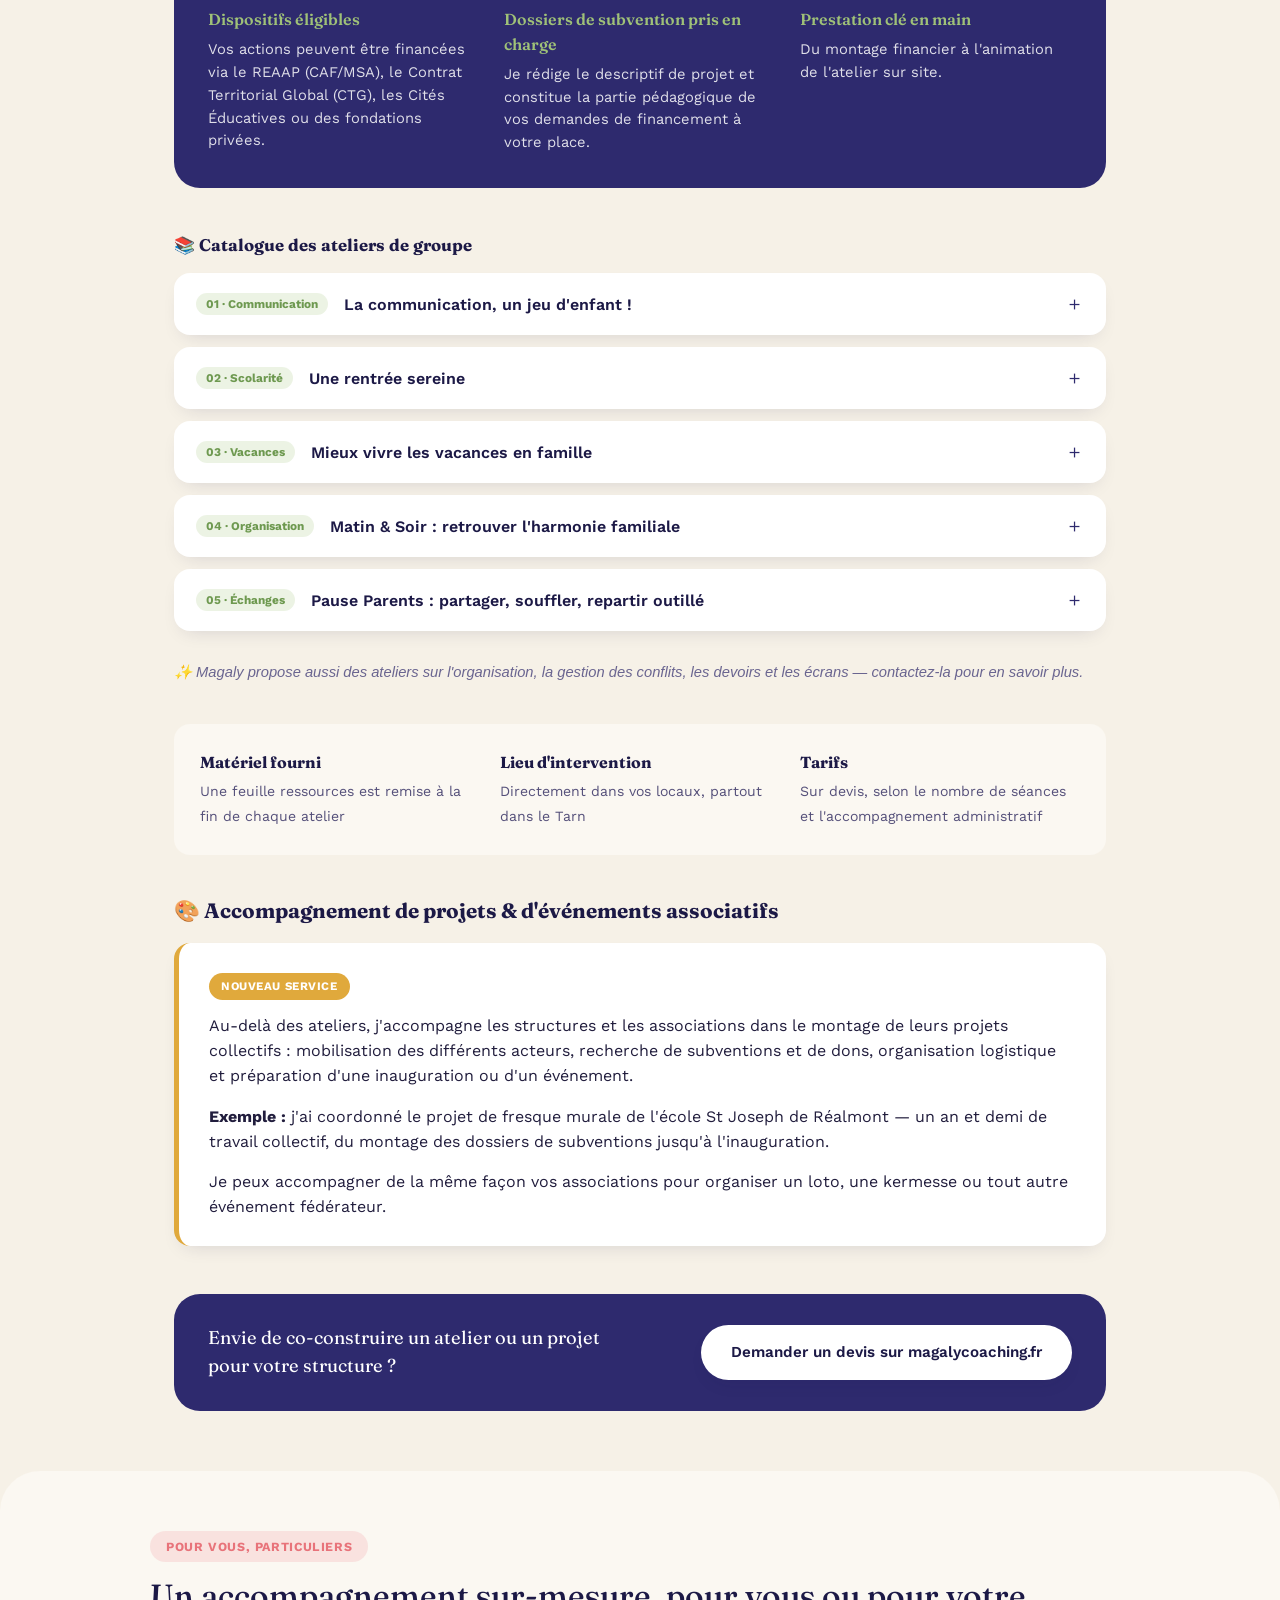
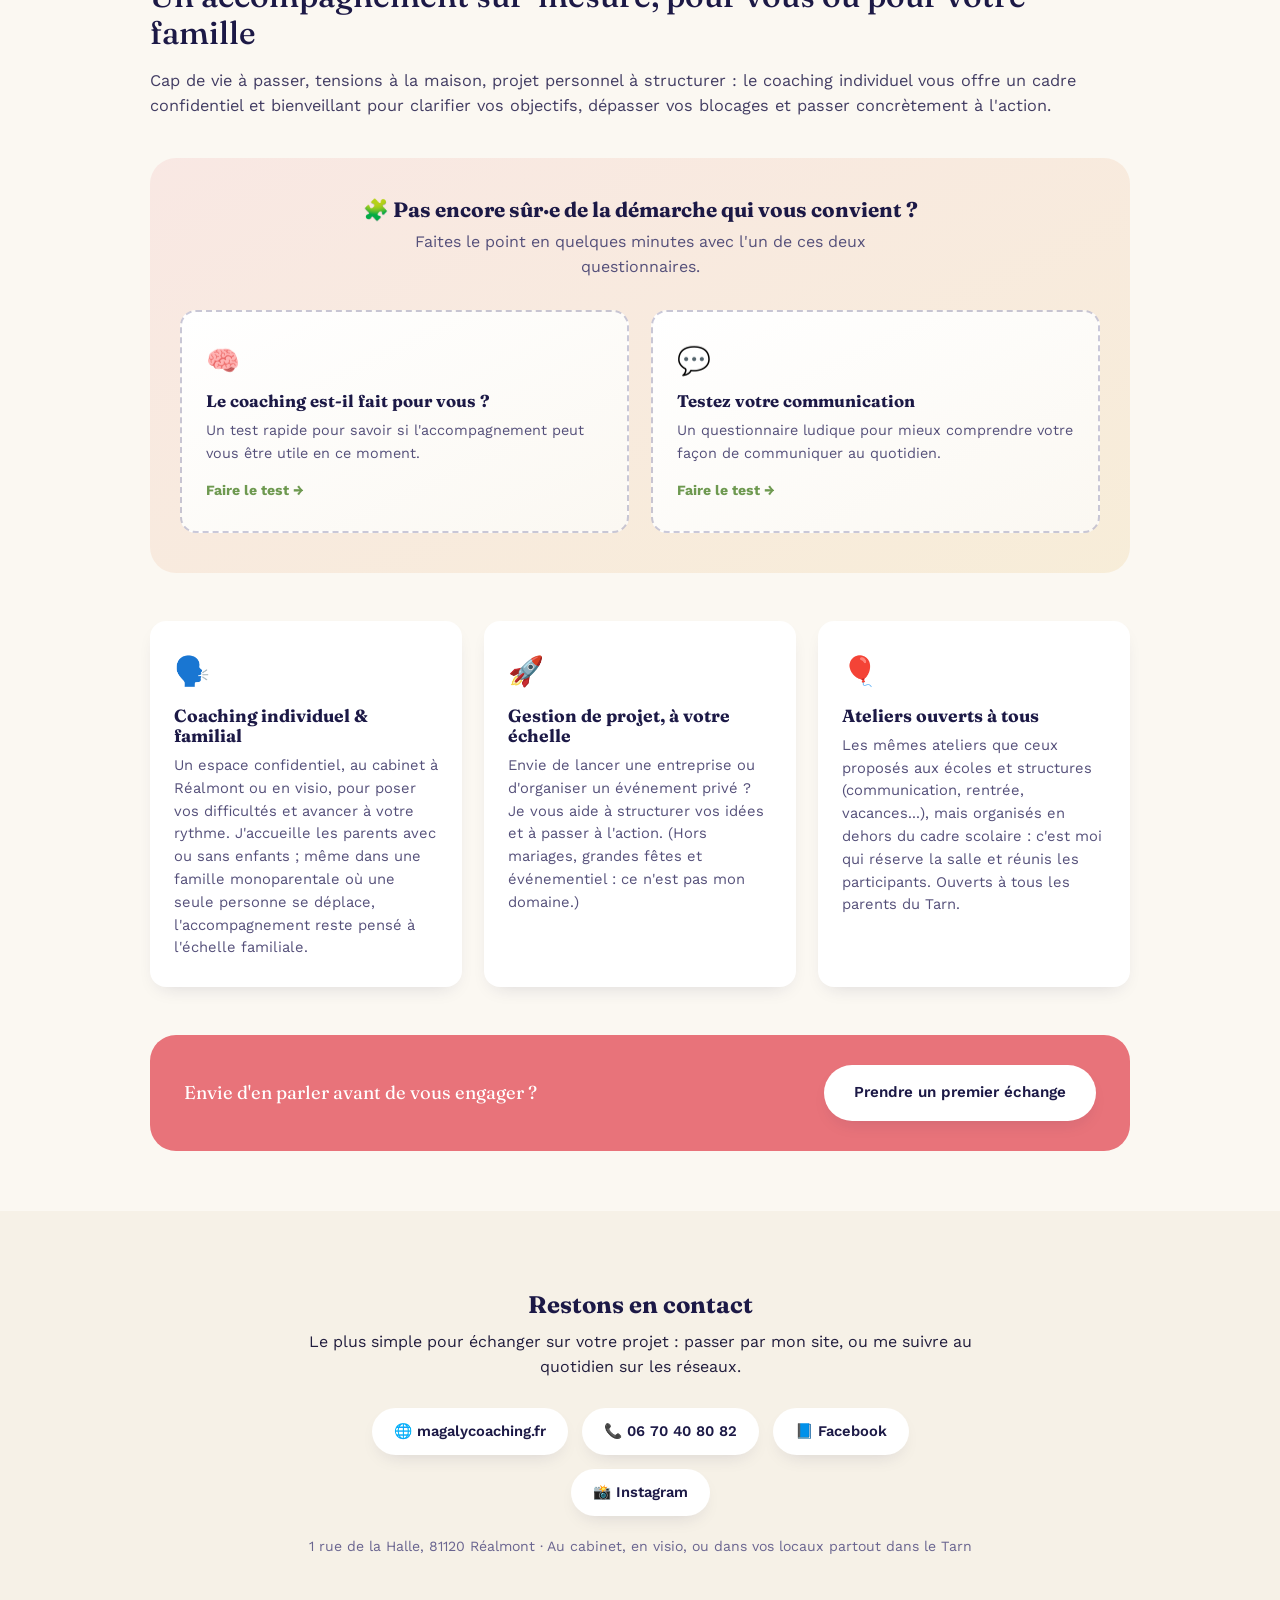
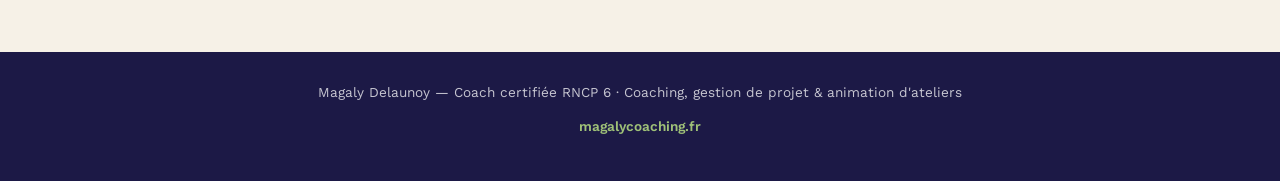
==== commit ede066e9: "Add files via upload" ====
--- a/index.html
+++ b/index.html
@@ -4,7 +4,7 @@
 <meta charset="UTF-8">
 <meta name="viewport" content="width=device-width, initial-scale=1.0">
 <title>Magaly Delaunoy — Coach certifiée RNCP 6 | Réalmont, Tarn</title>
-<meta name="description" content="Coach certifiée RNCP 6 à Réalmont (Tarn) : ateliers pour structures éducatives, coaching parental et accompagnement individuel. Découvrez mes trois univers d'accompagnement.">
+<meta name="description" content="Coach certifiée RNCP 6 à Réalmont (Tarn) : ateliers et accompagnement de projets pour structures et associations, coaching et gestion de projet pour particuliers.">
 <link rel="preconnect" href="https://fonts.googleapis.com">
 <link rel="preconnect" href="https://fonts.gstatic.com" crossorigin>
 <link href="https://fonts.googleapis.com/css2?family=Fraunces:ital,opsz,wght@0,9..144,400;0,9..144,500;0,9..144,600;0,9..144,700;1,9..144,500&family=Work+Sans:wght@400;500;600;700&display=swap" rel="stylesheet">
@@ -12,16 +12,14 @@
 </head>
 <body>
 
-<!-- Fil conducteur : la partie de cartes qui suit le scroll -->
 <div class="progress-thread" aria-hidden="true">
   <span class="thread-dot" data-target="pro"></span>
-  <span class="thread-dot" data-target="parents"></span>
   <span class="thread-dot" data-target="particuliers"></span>
 </div>
 
-<header class="site-header" id="top">
+<header class="site-header">
   <div class="header-inner">
-    <a href="#top" class="logo">
+    <a href="#top" class="logo scroll-top-link">
       <span class="logo-mark">MD</span>
       <span class="logo-text">Magaly Delaunoy<br><small>Coaching &amp; Ateliers</small></span>
     </a>
@@ -31,16 +29,15 @@
     </button>
 
     <nav class="primary-nav" id="primaryNav">
-      <a href="#top" class="nav-link">Accueil</a>
+      <a href="#top" class="nav-link scroll-top-link">Accueil</a>
 
       <div class="dropdown">
         <button class="dropdown-toggle" id="dropdownToggle" aria-expanded="false">
           Mes accompagnements <svg width="10" height="6" viewBox="0 0 10 6" fill="none"><path d="M1 1l4 4 4-4" stroke="currentColor" stroke-width="1.6" stroke-linecap="round"/></svg>
         </button>
         <ul class="dropdown-menu" id="dropdownMenu">
-          <li><a href="#pro"><span class="dd-icon">🏫</span>Pour les structures &amp; directions</a></li>
-          <li><a href="#parents"><span class="dd-icon">👨‍👩‍👧</span>Pour les parents</a></li>
-          <li><a href="#particuliers"><span class="dd-icon">🌱</span>Pour vous, individuellement</a></li>
+          <li><a href="#pro"><span class="dd-icon">🏫</span>Structures &amp; associations</a></li>
+          <li><a href="#particuliers"><span class="dd-icon">🌱</span>Particuliers</a></li>
         </ul>
       </div>
 
@@ -59,37 +56,31 @@
       <em>ensemble transformons les défis en opportunités.</em> »</h1>
       <p class="hero-lede">
         Je m'appelle <strong>Magaly Delaunoy</strong>, coach certifiée RNCP 6.
-        J'accompagne les structures éducatives, les parents et les particuliers du Tarn
-        avec une conviction simple : on apprend mieux en jouant, en échangeant, et en
+        J'accompagne les structures éducatives et associations, ainsi que les particuliers
+        du Tarn, avec une conviction simple : on apprend mieux en jouant, en échangeant, et en
         restant acteur de ses propres solutions.
       </p>
       <div class="hero-actions">
-        <a href="https://magalycoaching.fr" target="_blank" rel="noopener" class="btn btn-primary">Voir le site magalycoaching.fr</a>
-        <a href="#contact" class="btn btn-ghost">Prendre contact</a>
+        <a href="#contact" class="btn btn-primary">Prendre contact</a>
       </div>
     </div>
   </section>
 
   <!-- SELECTEUR "CARTES A JOUER" -->
   <section class="hand-section" aria-label="Choisissez votre profil">
-    <h2 class="section-kicker">Trois univers, une même approche</h2>
+    <h2 class="section-kicker">Deux univers, une même approche</h2>
     <p class="section-sub">Cliquez sur une carte pour découvrir l'accompagnement qui vous correspond.</p>
 
-    <div class="hand" id="hand">
-      <button class="card-deal" data-target="pro" style="--r:-6deg">
+    <div class="hand hand-2" id="hand">
+      <button class="card-deal" data-target="pro" style="--r:-4deg">
         <span class="card-icon">🏫</span>
-        <span class="card-label">Structures<br>éducatives</span>
-        <span class="card-hint">Écoles · crèches · centres de loisirs</span>
+        <span class="card-label">Structures<br>&amp; associations</span>
+        <span class="card-hint">Ateliers · accompagnement de projets</span>
       </button>
-      <button class="card-deal" data-target="parents" style="--r:0deg">
-        <span class="card-icon">👨‍👩‍👧</span>
-        <span class="card-label">Parents</span>
-        <span class="card-hint">Coaching &amp; ateliers en famille</span>
-      </button>
-      <button class="card-deal" data-target="particuliers" style="--r:6deg">
+      <button class="card-deal" data-target="particuliers" style="--r:4deg">
         <span class="card-icon">🌱</span>
         <span class="card-label">Particuliers</span>
-        <span class="card-hint">Vie · projet · développement perso</span>
+        <span class="card-hint">Coaching · projets perso · ateliers ouverts à tous</span>
       </button>
     </div>
   </section>
@@ -97,14 +88,16 @@
   <!-- ================= PRO ================= -->
   <section class="audience-section" id="pro">
     <div class="section-head">
-      <span class="section-tag tag-pro">Pour les directions de structures</span>
-      <h2>Des ateliers parentalité clés en main, sans charge pour votre structure</h2>
-      <p>
-        Écoles, crèches, centres de loisirs, accueils périscolaires : je conçois et j'anime pour
-        vos familles des ateliers interactifs fondés sur les neurosciences, la Communication
-        Non-Violente et le jeu de rôle. L'objectif : renforcer l'alliance éducative entre vous et les parents.
-      </p>
-    </div>
+      <span class="section-tag tag-pro">Pour les structures &amp; associations</span>
+      <h2>Des ateliers parentalité et un accompagnement de vos projets, clés en main</h2>
+      <p>
+        Écoles, crèches, centres de loisirs, accueils périscolaires, associations : je conçois et
+        j'anime des ateliers interactifs pour vos familles, et j'accompagne vos projets collectifs
+        de A à Z.
+      </p>
+    </div>
+
+    <h3 class="catalogue-title">🎈 Ateliers parentalité subventionnés</h3>
 
     <div class="highlight-box">
       <h3>💡 Zéro charge administrative pour votre structure</h3>
@@ -119,49 +112,69 @@
         </div>
         <div>
           <strong>Prestation clé en main</strong>
-          <p>Du montage financier à l'animation de l'atelier sur site, matériel pédagogique inclus.</p>
-        </div>
-      </div>
-    </div>
-
-    <h3 class="catalogue-title">📚 Catalogue des ateliers de groupe</h3>
+          <p>Du montage financier à l'animation de l'atelier sur site.</p>
+        </div>
+      </div>
+    </div>
+
+    <h4 class="catalogue-subtitle">📚 Catalogue des ateliers de groupe</h4>
     <div class="accordion" id="accordionPro">
 
       <div class="acc-item">
         <button class="acc-trigger" aria-expanded="false">
           <span class="acc-badge">01 · Communication</span>
-          <span class="acc-name">La communication parent-enfant, un jeu d'enfant !</span>
-          <span class="acc-arrow">＋</span>
-        </button>
-        <div class="acc-panel">
-          <p><strong>Objectifs :</strong> décoder le langage des enfants, apaiser les tensions du quotidien et instaurer un dialogue bienveillant fondé sur l'écoute active et la gestion des émotions.</p>
-          <ul>
-            <li>Quiz ludique sur les écarts de langage parent-enfant et l'expression des besoins</li>
-            <li>Exercices pratiques d'écoute et outils issus de la Communication Non-Violente (CNV)</li>
-          </ul>
-          <p class="acc-meta">⏱ 2h à 2h30 &nbsp;·&nbsp; 👥 Parents d'enfants de 3 à 12 ans &nbsp;·&nbsp; 📊 8 à 15 participants</p>
+          <span class="acc-name">La communication, un jeu d'enfant !</span>
+          <span class="acc-arrow">＋</span>
+        </button>
+        <div class="acc-panel">
+          <ul>
+            <li>Comprendre l'évolution du langage de l'enfant et de l'adolescent comme un besoin fondamental d'appartenance</li>
+            <li>Se sensibiliser aux neurosciences affectives et à la posture miroir</li>
+            <li>Repérer les filtres du langage qui bloquent la communication au quotidien</li>
+            <li>Repartir avec des outils concrets, dont la Communication Non-Violente, et un plan d'action personnalisé</li>
+          </ul>
+          <p class="acc-meta">⏱ 2h à 2h30 &nbsp;·&nbsp; 👥 Parents, contenu adapté à l'âge de vos enfants &nbsp;·&nbsp; 📊 8 à 15 participants</p>
         </div>
       </div>
 
       <div class="acc-item">
         <button class="acc-trigger" aria-expanded="false">
           <span class="acc-badge">02 · Scolarité</span>
-          <span class="acc-name">Une rentrée et une scolarité sereines</span>
-          <span class="acc-arrow">＋</span>
-        </button>
-        <div class="acc-panel">
-          <p><strong>Objectifs :</strong> faciliter les transitions scolaires (maternelle, CP, collège), organiser les devoirs à la maison sans stress et renforcer le lien école-famille.</p>
-          <ul>
-            <li>Cartes de situation concrètes par tranche d'âge pour anticiper les freins</li>
-            <li>Élaboration d'outils d'accompagnement aux devoirs et création d'une charte familiale</li>
-          </ul>
-          <p class="acc-meta">⏱ 2h &nbsp;·&nbsp; 👥 Parents d'enfants scolarisés &nbsp;·&nbsp; 📊 8 à 15 participants</p>
-        </div>
-      </div>
-
-      <div class="acc-item">
-        <button class="acc-trigger" aria-expanded="false">
-          <span class="acc-badge">03 · Organisation</span>
+          <span class="acc-name">Une rentrée sereine</span>
+          <span class="acc-arrow">＋</span>
+        </button>
+        <div class="acc-panel">
+          <ul>
+            <li>Comprendre les mécanismes du stress de la rentrée chez l'enfant et chez le parent</li>
+            <li>Apprendre à responsabiliser sans crier</li>
+            <li>Recevoir des clés concrètes d'organisation, de routine et d'autonomie adaptées à chaque âge</li>
+            <li>Coopérer avec l'école et adopter la bonne posture face à l'institution scolaire pour sécuriser l'enfant</li>
+            <li>Échanger entre parents, se déculpabiliser et repartir outillé·e</li>
+          </ul>
+          <p class="acc-meta">⏱ 2h à 2h30 &nbsp;·&nbsp; 👥 Parents d'enfants scolarisés, contenu adapté à chaque âge &nbsp;·&nbsp; 📊 à partir de 6 personnes</p>
+        </div>
+      </div>
+
+      <div class="acc-item">
+        <button class="acc-trigger" aria-expanded="false">
+          <span class="acc-badge">03 · Vacances</span>
+          <span class="acc-name">Mieux vivre les vacances en famille</span>
+          <span class="acc-arrow">＋</span>
+        </button>
+        <div class="acc-panel">
+          <ul>
+            <li>Anticiper et organiser les vacances sereinement</li>
+            <li>Repartir avec des outils concrets pour gérer les tensions familiales</li>
+            <li>Échanger entre parents et rompre l'isolement</li>
+            <li>Repartir avec des idées d'activités adaptées à tous les budgets</li>
+          </ul>
+          <p class="acc-meta">⏱ 2h à 2h30 &nbsp;·&nbsp; 👥 Tous parents, pas d'âge pour les enfants &nbsp;·&nbsp; 📊 à partir de 6 personnes</p>
+        </div>
+      </div>
+
+      <div class="acc-item">
+        <button class="acc-trigger" aria-expanded="false">
+          <span class="acc-badge">04 · Organisation</span>
           <span class="acc-name">Matin &amp; Soir : retrouver l'harmonie familiale</span>
           <span class="acc-arrow">＋</span>
         </button>
@@ -171,13 +184,13 @@
             <li>Diagnostic partagé des points de blocage du matin et du coucher</li>
             <li>Création de supports visuels de routine (tableaux de rituels adaptés aux enfants)</li>
           </ul>
-          <p class="acc-meta">⏱ 2h &nbsp;·&nbsp; 👥 Parents d'enfants de 2 à 10 ans &nbsp;·&nbsp; 📊 8 à 15 participants</p>
-        </div>
-      </div>
-
-      <div class="acc-item">
-        <button class="acc-trigger" aria-expanded="false">
-          <span class="acc-badge">04 · Échanges</span>
+          <p class="acc-meta">⏱ 2h &nbsp;·&nbsp; 👥 Parents, contenu adapté à l'âge de vos enfants &nbsp;·&nbsp; 📊 8 à 15 participants</p>
+        </div>
+      </div>
+
+      <div class="acc-item">
+        <button class="acc-trigger" aria-expanded="false">
+          <span class="acc-badge">05 · Échanges</span>
           <span class="acc-name">Pause Parents : partager, souffler, repartir outillé</span>
           <span class="acc-arrow">＋</span>
         </button>
@@ -193,101 +206,86 @@
 
     </div>
 
+    <p class="teaser-line">✨ Magaly propose aussi des ateliers sur l'organisation, la gestion des conflits, les devoirs et les écrans — contactez-la pour en savoir plus.</p>
+
     <div class="practical-strip">
-      <div><strong>Matériel fourni</strong><span>Supports imprimés, livrets parents, fiches de synthèse</span></div>
+      <div><strong>Matériel fourni</strong><span>Une feuille ressources est remise à la fin de chaque atelier</span></div>
       <div><strong>Lieu d'intervention</strong><span>Directement dans vos locaux, partout dans le Tarn</span></div>
       <div><strong>Tarifs</strong><span>Sur devis, selon le nombre de séances et l'accompagnement administratif</span></div>
     </div>
 
+    <h3 class="catalogue-title">🎨 Accompagnement de projets &amp; d'événements associatifs</h3>
+    <div class="project-block">
+      <span class="badge-new">Nouveau service</span>
+      <p>
+        Au-delà des ateliers, j'accompagne les structures et les associations dans le montage de leurs
+        projets collectifs : mobilisation des différents acteurs, recherche de subventions et de dons,
+        organisation logistique et préparation d'une inauguration ou d'un événement.
+      </p>
+      <p>
+        <strong>Exemple :</strong> j'ai coordonné le projet de fresque murale de l'école St Joseph de
+        Réalmont — un an et demi de travail collectif, du montage des dossiers de subventions jusqu'à
+        l'inauguration.
+      </p>
+      <p>
+        Je peux accompagner de la même façon vos associations pour organiser un loto, une kermesse
+        ou tout autre événement fédérateur.
+      </p>
+    </div>
+
     <div class="cta-band cta-pro">
-      <p>Envie de co-construire un projet parentalité pour votre structure ?</p>
+      <p>Envie de co-construire un atelier ou un projet pour votre structure ?</p>
       <a href="https://magalycoaching.fr/contact/" target="_blank" rel="noopener" class="btn btn-light">Demander un devis sur magalycoaching.fr</a>
     </div>
   </section>
 
-  <!-- ================= PARENTS ================= -->
-  <section class="audience-section alt" id="parents">
+  <!-- ================= PARTICULIERS ================= -->
+  <section class="audience-section alt" id="particuliers">
     <div class="section-head">
-      <span class="section-tag tag-parents">Pour les parents</span>
-      <h2>Du coaching parental et des ateliers pour retrouver de la sérénité au quotidien</h2>
-      <p>
-        Tensions du matin, devoirs qui s'éternisent, envie de mieux comprendre votre enfant : je vous
-        propose un accompagnement individuel ou des ateliers collectifs pour désamorcer les tensions
-        familiales et retrouver de la fluidité à la maison.
-      </p>
+      <span class="section-tag tag-particuliers">Pour vous, particuliers</span>
+      <h2>Un accompagnement sur-mesure, pour vous ou pour votre famille</h2>
+      <p>
+        Cap de vie à passer, tensions à la maison, projet personnel à structurer : le coaching
+        individuel vous offre un cadre confidentiel et bienveillant pour clarifier vos objectifs,
+        dépasser vos blocages et passer concrètement à l'action.
+      </p>
+    </div>
+
+    <div class="quiz-banner">
+      <h3>🧩 Pas encore sûr·e de la démarche qui vous convient ?</h3>
+      <p>Faites le point en quelques minutes avec l'un de ces deux questionnaires.</p>
+      <div class="quiz-grid">
+        <a class="quiz-card" href="https://magaly-delaunoy.github.io/questionnairecoaching/" target="_blank" rel="noopener">
+          <span class="quiz-icon">🧠</span>
+          <h4>Le coaching est-il fait pour vous ?</h4>
+          <p>Un test rapide pour savoir si l'accompagnement peut vous être utile en ce moment.</p>
+          <span class="quiz-link">Faire le test →</span>
+        </a>
+        <a class="quiz-card" href="https://magaly-delaunoy.github.io/questionnairecommunication/" target="_blank" rel="noopener">
+          <span class="quiz-icon">💬</span>
+          <h4>Testez votre communication</h4>
+          <p>Un questionnaire ludique pour mieux comprendre votre façon de communiquer au quotidien.</p>
+          <span class="quiz-link">Faire le test →</span>
+        </a>
+      </div>
     </div>
 
     <div class="feature-grid">
       <div class="feature-card">
         <span class="feature-icon">🗣️</span>
-        <h3>Coaching parental individuel</h3>
-        <p>Un espace confidentiel pour poser vos difficultés du quotidien, comprendre ce qui se joue et repartir avec des pistes concrètes, à votre rythme — au cabinet à Réalmont ou en visio.</p>
+        <h3>Coaching individuel &amp; familial</h3>
+        <p>Un espace confidentiel, au cabinet à Réalmont ou en visio, pour poser vos difficultés et avancer à votre rythme. J'accueille les parents avec ou sans enfants ; même dans une famille monoparentale où une seule personne se déplace, l'accompagnement reste pensé à l'échelle familiale.</p>
+      </div>
+      <div class="feature-card">
+        <span class="feature-icon">🚀</span>
+        <h3>Gestion de projet, à votre échelle</h3>
+        <p>Envie de lancer une entreprise ou d'organiser un événement privé ? Je vous aide à structurer vos idées et à passer à l'action. (Hors mariages, grandes fêtes et événementiel : ce n'est pas mon domaine.)</p>
       </div>
       <div class="feature-card">
         <span class="feature-icon">🎈</span>
-        <h3>Ateliers en famille</h3>
-        <p>« Bien vivre les vacances », « Une rentrée sereine », « La communication : un jeu d'enfant ? » — des temps collectifs, ludiques, fondés sur l'intelligence collective : ce sont les parents qui trouvent ensemble leurs solutions.</p>
-      </div>
-      <div class="feature-card">
-        <span class="feature-icon">☕</span>
-        <h3>Café parent</h3>
-        <p>Un rendez-vous informel type petit-déjeuner pour échanger entre parents, sans jugement, autour des sujets qui vous tiennent à cœur.</p>
-      </div>
-    </div>
-
-    <div class="cta-band cta-parents">
-      <p>Une question sur la parentalité que vous aimeriez aborder ensemble ?</p>
-      <a href="https://magalycoaching.fr/coaching-parental-realmont/" target="_blank" rel="noopener" class="btn btn-light">Découvrir le coaching parental</a>
-    </div>
-  </section>
-
-  <!-- ================= PARTICULIERS ================= -->
-  <section class="audience-section" id="particuliers">
-    <div class="section-head">
-      <span class="section-tag tag-particuliers">Pour vous, individuellement</span>
-      <h2>Un accompagnement sur-mesure pour avancer sur ce qui compte pour vous</h2>
-      <p>
-        Cap de vie à passer, décision importante, projet personnel ou professionnel à structurer :
-        le coaching individuel vous offre un cadre confidentiel et bienveillant pour clarifier vos
-        objectifs, dépasser vos blocages et passer concrètement à l'action.
-      </p>
-    </div>
-
-    <div class="feature-grid">
-      <div class="feature-card">
-        <span class="feature-icon">🧭</span>
-        <h3>Coaching de vie</h3>
-        <p>Pour surmonter un cap, prendre des décisions importantes et retrouver un équilibre personnel.</p>
-      </div>
-      <div class="feature-card">
-        <span class="feature-icon">🚀</span>
-        <h3>Gestion de projet</h3>
-        <p>Pour structurer vos idées, lever les blocages et transformer une intention en plan d'action concret.</p>
-      </div>
-      <div class="feature-card">
-        <span class="feature-icon">🎯</span>
-        <h3>Séances individuelles</h3>
-        <p>Questionnement, carnet de bord et plans d'action entre les séances : une méthode simple pour avancer pas à pas.</p>
-      </div>
-    </div>
-
-    <h3 class="catalogue-title">🧩 Testez-vous, avant de vous lancer</h3>
-    <p class="section-sub" style="text-align:left;max-width:640px;margin-bottom:24px;">
-      Deux petits questionnaires pour vous aider à y voir plus clair, à faire seul·e en quelques minutes.
-    </p>
-    <div class="quiz-grid">
-      <a class="quiz-card" href="https://magaly-delaunoy.github.io/questionnairecoaching/" target="_blank" rel="noopener">
-        <span class="quiz-icon">🧠</span>
-        <h4>Le coaching est-il fait pour vous ?</h4>
-        <p>Un test rapide pour savoir si l'accompagnement peut vous être utile en ce moment.</p>
-        <span class="quiz-link">Faire le test →</span>
-      </a>
-      <a class="quiz-card" href="https://magaly-delaunoy.github.io/questionnairecommunication/" target="_blank" rel="noopener">
-        <span class="quiz-icon">💬</span>
-        <h4>Testez votre communication</h4>
-        <p>Un questionnaire ludique pour mieux comprendre votre façon de communiquer au quotidien.</p>
-        <span class="quiz-link">Faire le test →</span>
-      </a>
+        <h3>Ateliers ouverts à tous</h3>
+        <p>Les mêmes ateliers que ceux proposés aux écoles et structures (communication, rentrée, vacances...), mais organisés en dehors du cadre scolaire : c'est moi qui réserve la salle et réunis les participants. Ouverts à tous les parents du Tarn.</p>
+      </div>
     </div>
 
     <div class="cta-band cta-particuliers">
@@ -312,11 +310,11 @@
 </main>
 
 <footer class="site-footer">
-  <p>Magaly Delaunoy — Coach certifiée RNCP 6 · Coaching parental, gestion de projet &amp; animation d'ateliers</p>
+  <p>Magaly Delaunoy — Coach certifiée RNCP 6 · Coaching, gestion de projet &amp; animation d'ateliers</p>
   <p><a href="https://magalycoaching.fr" target="_blank" rel="noopener">magalycoaching.fr</a></p>
 </footer>
 
-<a href="#top" class="back-to-top" id="backToTop" aria-label="Retour en haut">↑</a>
+<a href="#top" class="back-to-top scroll-top-link" id="backToTop" aria-label="Retour en haut">↑</a>
 
 <script src="script.js"></script>
 </body>
--- a/style.css
+++ b/style.css
@@ -179,6 +179,7 @@
   position: relative;
   display: flex; flex-direction: column; align-items: center; text-align: center; gap: 10px;
 }
+.hand-2 .card-deal { width: 250px; min-height: 220px; margin: 0 6px; }
 .card-deal:nth-child(2) { z-index: 2; }
 .card-deal:hover, .card-deal:focus-visible {
   transform: rotate(0deg) translateY(-10px) scale(1.04);
@@ -204,7 +205,6 @@
   margin-bottom: 16px;
 }
 .tag-pro { background: rgba(46,42,110,.12); color: var(--indigo); }
-.tag-parents { background: rgba(159,193,120,.25); color: var(--sage-deep); }
 .tag-particuliers { background: rgba(232,115,122,.16); color: var(--rose); }
 .section-head h2 { font-size: clamp(1.5rem, 3vw, 2rem); font-weight: 500; }
 .section-head p { color: #423d63; font-size: 1.02rem; }
@@ -218,7 +218,37 @@
 .highlight-grid strong { display: block; margin-bottom: 6px; color: var(--sage); font-family: var(--font-display); font-weight: 600; }
 .highlight-grid p { font-size: .92rem; color: rgba(255,255,255,.85); margin: 0; }
 
-.catalogue-title { font-size: 1.3rem; margin-bottom: 20px; }
+.catalogue-title { font-size: 1.3rem; margin: 44px 0 20px; }
+.catalogue-title:first-of-type { margin-top: 0; }
+.catalogue-subtitle { font-size: 1.05rem; color: var(--indigo-deep); margin: 0 0 18px; }
+.teaser-line { font-style: italic; color: #6a6590; font-size: .92rem; margin: -10px 0 40px; }
+
+.project-block {
+  position: relative;
+  background: var(--white);
+  border-left: 5px solid var(--gold);
+  border-radius: var(--radius-md);
+  padding: 30px 30px 26px;
+  box-shadow: var(--shadow-soft);
+  margin-bottom: 48px;
+}
+.project-block p:last-child { margin-bottom: 0; }
+.badge-new {
+  display: inline-block; background: var(--gold); color: var(--white);
+  font-size: .72rem; font-weight: 700; text-transform: uppercase; letter-spacing: .05em;
+  padding: 5px 12px; border-radius: 999px; margin-bottom: 14px;
+}
+
+.quiz-banner {
+  background: linear-gradient(155deg, rgba(232,115,122,.12), rgba(224,169,60,.14));
+  border-radius: var(--radius-lg);
+  padding: 40px 30px;
+  text-align: center;
+  margin-bottom: 48px;
+}
+.quiz-banner h3 { font-size: 1.3rem; margin-bottom: 8px; }
+.quiz-banner > p { color: #55507a; max-width: 480px; margin: 0 auto 30px; }
+.quiz-banner .quiz-grid { margin-bottom: 0; text-align: left; }
 
 /* Accordion */
 .accordion { display: flex; flex-direction: column; gap: 12px; margin-bottom: 40px; }
@@ -286,7 +316,6 @@
 }
 .cta-band p { margin: 0; font-family: var(--font-display); font-size: 1.15rem; color: var(--white); max-width: 420px; }
 .cta-pro { background: var(--indigo); }
-.cta-parents { background: var(--sage-deep); }
 .cta-particuliers { background: var(--rose); }
 
 /* Contact */
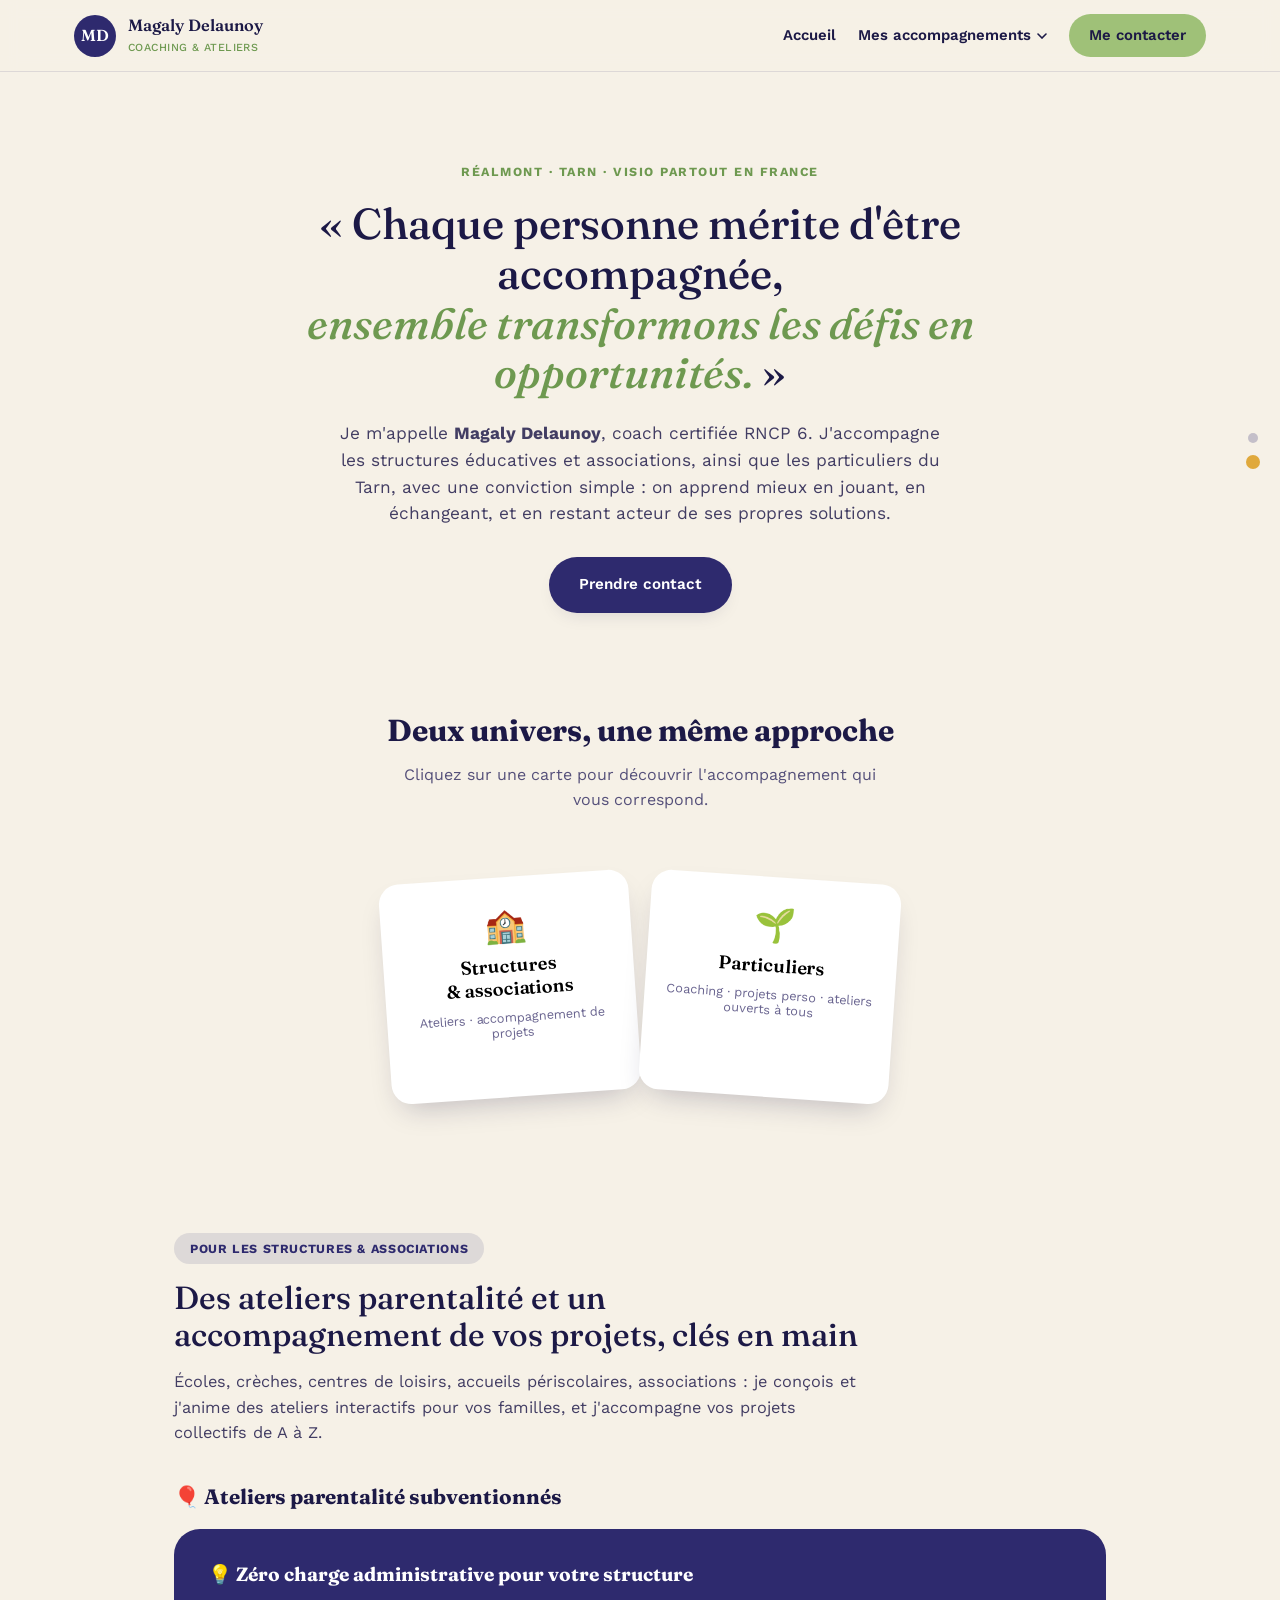
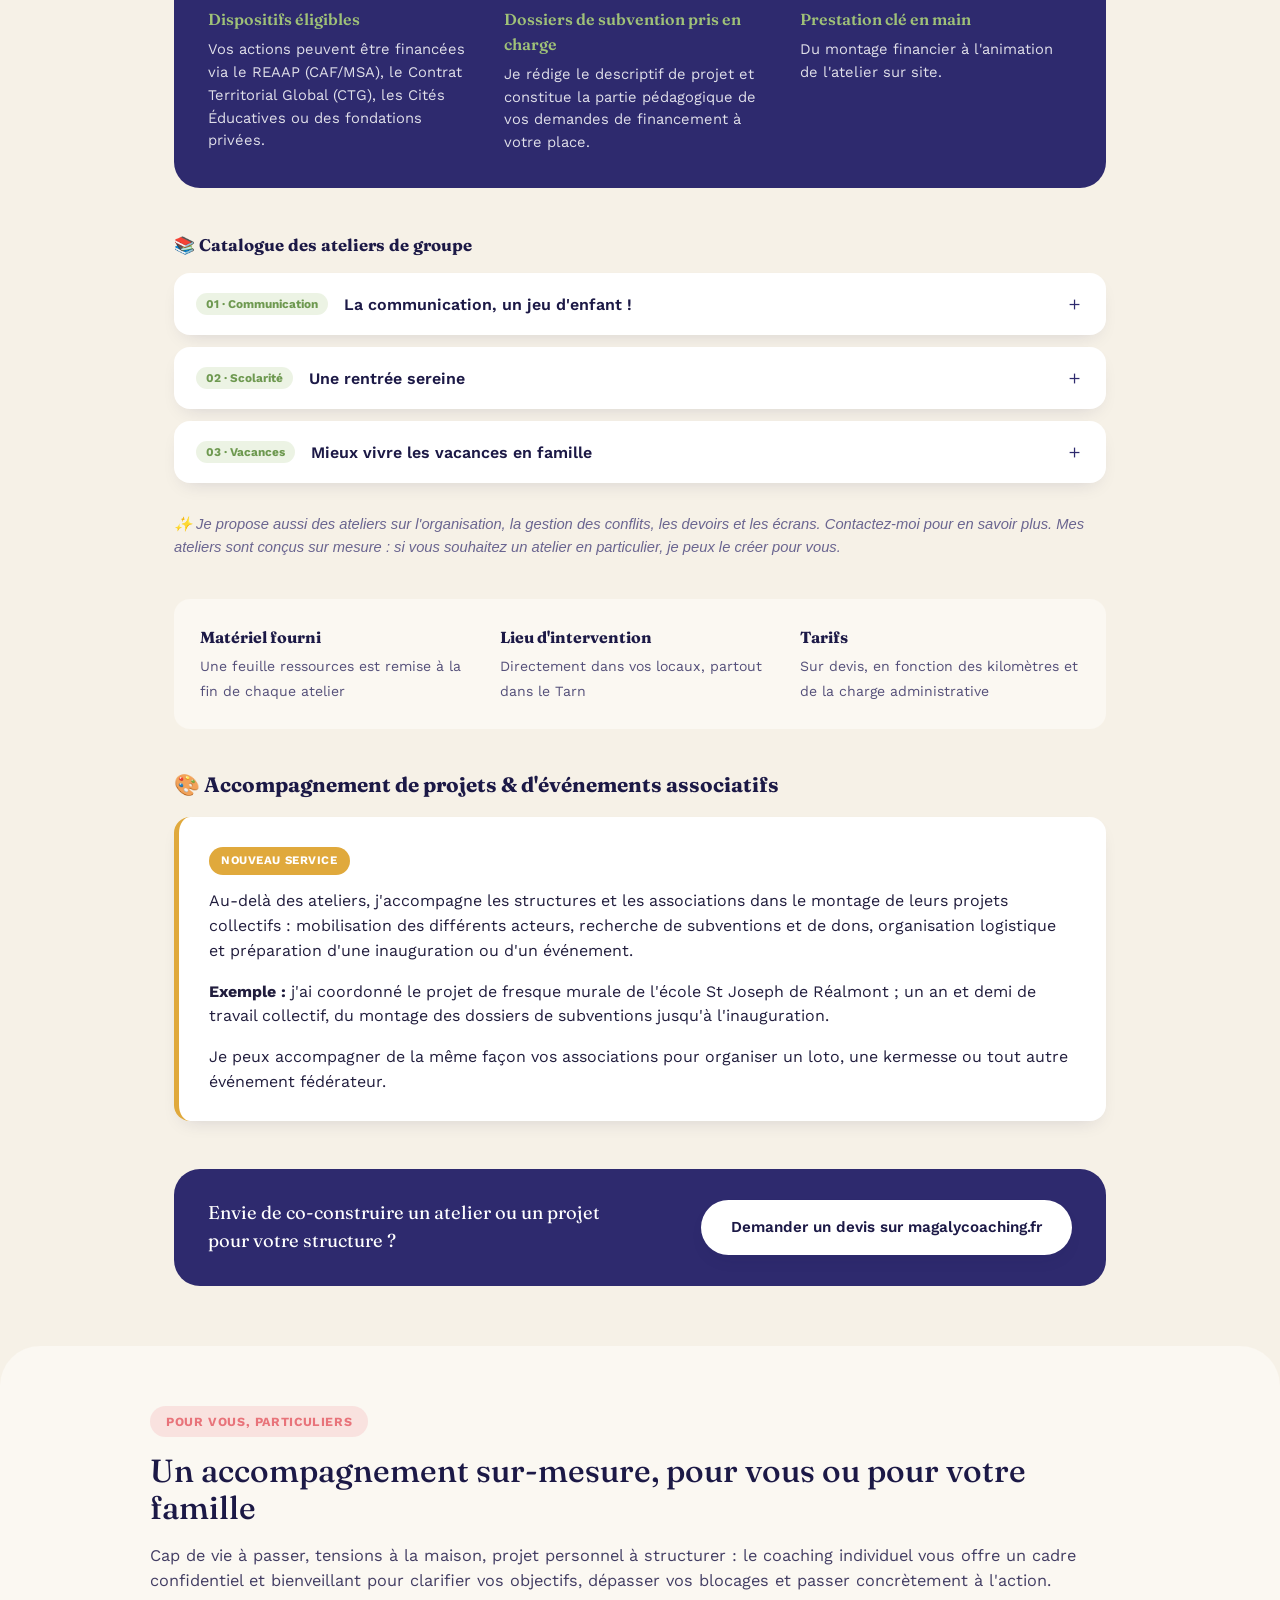
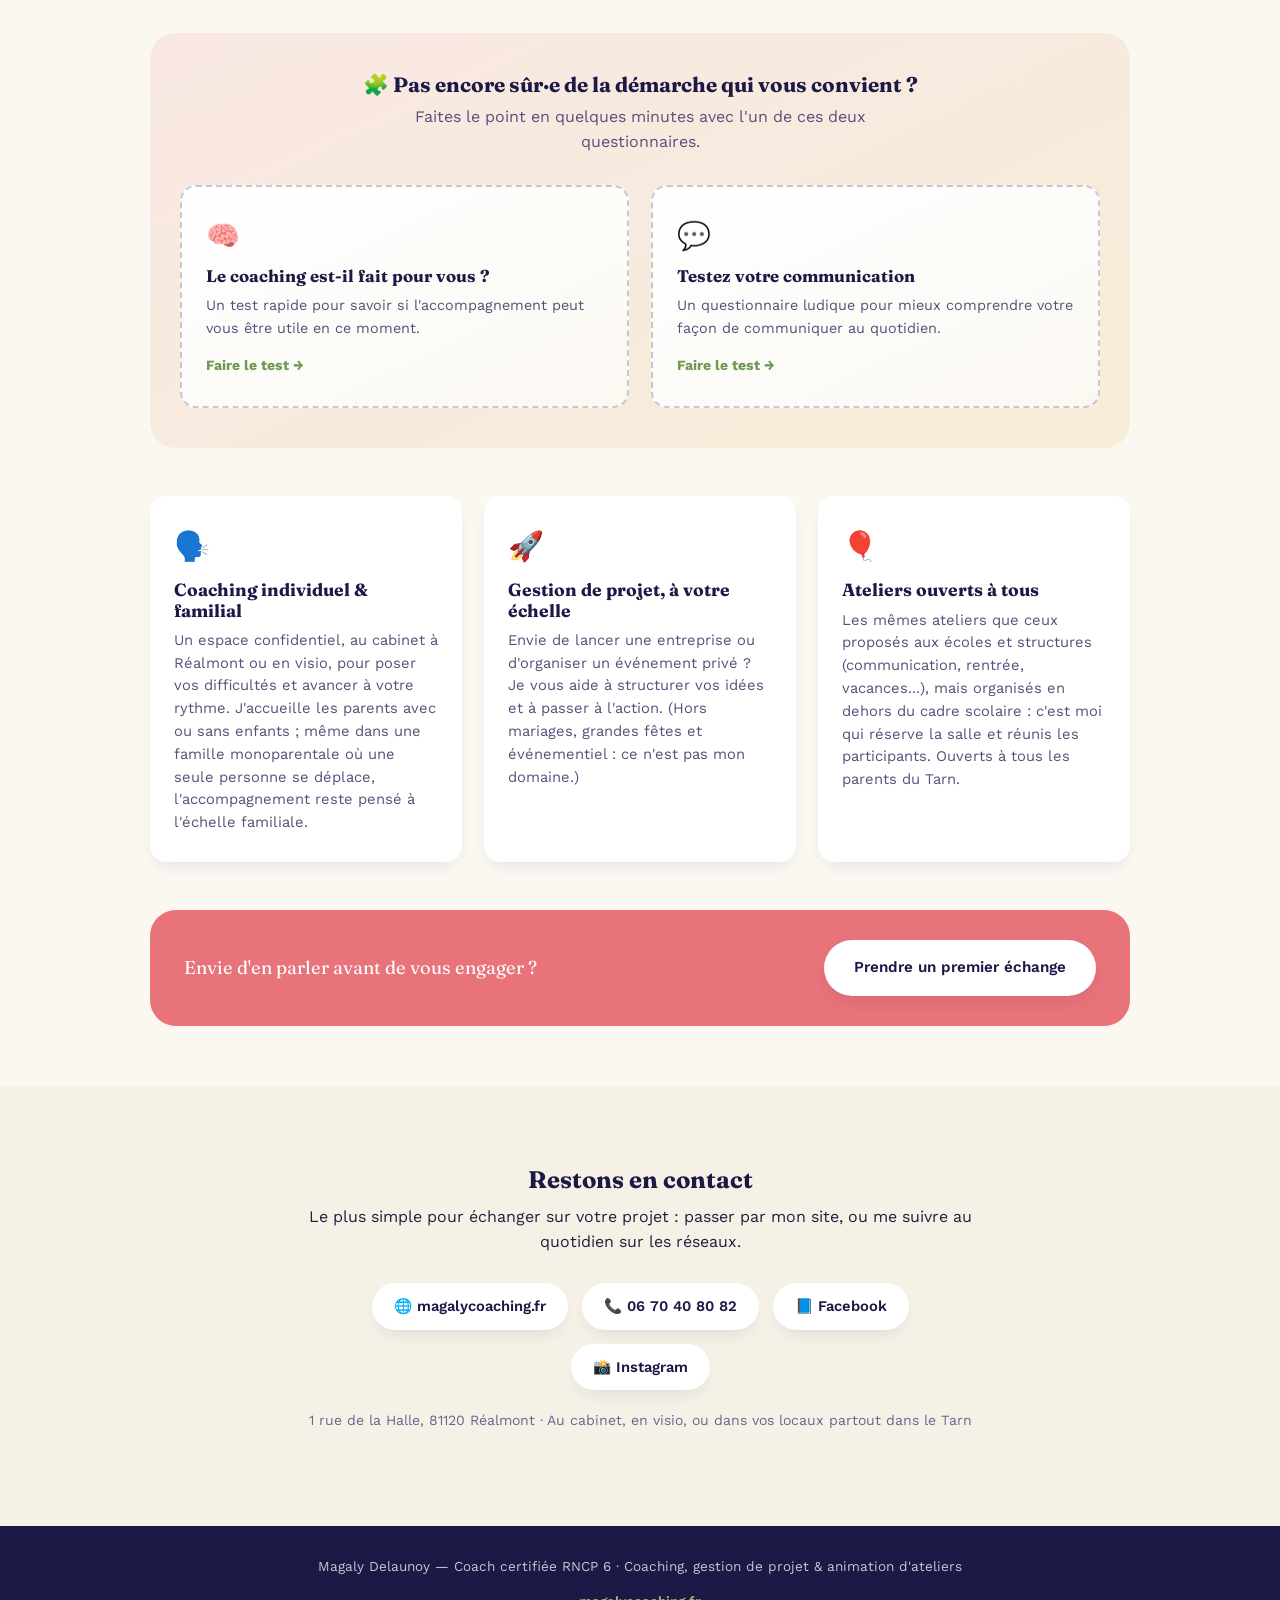
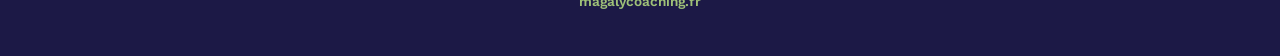
==== commit bca49b9b: "Add files via upload" ====
--- a/index.html
+++ b/index.html
@@ -172,46 +172,14 @@
         </div>
       </div>
 
-      <div class="acc-item">
-        <button class="acc-trigger" aria-expanded="false">
-          <span class="acc-badge">04 · Organisation</span>
-          <span class="acc-name">Matin &amp; Soir : retrouver l'harmonie familiale</span>
-          <span class="acc-arrow">＋</span>
-        </button>
-        <div class="acc-panel">
-          <p><strong>Objectifs :</strong> construire des rituels clairs pour rythmer les moments clés de la journée, développer l'autonomie de l'enfant et réduire la fatigue parentale.</p>
-          <ul>
-            <li>Diagnostic partagé des points de blocage du matin et du coucher</li>
-            <li>Création de supports visuels de routine (tableaux de rituels adaptés aux enfants)</li>
-          </ul>
-          <p class="acc-meta">⏱ 2h &nbsp;·&nbsp; 👥 Parents, contenu adapté à l'âge de vos enfants &nbsp;·&nbsp; 📊 8 à 15 participants</p>
-        </div>
-      </div>
-
-      <div class="acc-item">
-        <button class="acc-trigger" aria-expanded="false">
-          <span class="acc-badge">05 · Échanges</span>
-          <span class="acc-name">Pause Parents : partager, souffler, repartir outillé</span>
-          <span class="acc-arrow">＋</span>
-        </button>
-        <div class="acc-panel">
-          <p><strong>Objectifs :</strong> proposer un espace de parole bienveillant et confidentiel entre pairs pour rompre l'isolement parental et échanger autour des défis quotidiens.</p>
-          <ul>
-            <li>Format adaptable (café des parents ou soirée thématique sur mesure)</li>
-            <li>Animation souple axée sur les questionnements prioritaires apportés par les parents</li>
-          </ul>
-          <p class="acc-meta">⏱ 1h30 à 2h &nbsp;·&nbsp; 👥 Tous parents &nbsp;·&nbsp; 📊 6 à 12 participants</p>
-        </div>
-      </div>
-
-    </div>
-
-    <p class="teaser-line">✨ Magaly propose aussi des ateliers sur l'organisation, la gestion des conflits, les devoirs et les écrans — contactez-la pour en savoir plus.</p>
+    </div>
+
+    <p class="teaser-line">✨ Je propose aussi des ateliers sur l'organisation, la gestion des conflits, les devoirs et les écrans. Contactez-moi pour en savoir plus. Mes ateliers sont conçus sur mesure : si vous souhaitez un atelier en particulier, je peux le créer pour vous.</p>
 
     <div class="practical-strip">
       <div><strong>Matériel fourni</strong><span>Une feuille ressources est remise à la fin de chaque atelier</span></div>
       <div><strong>Lieu d'intervention</strong><span>Directement dans vos locaux, partout dans le Tarn</span></div>
-      <div><strong>Tarifs</strong><span>Sur devis, selon le nombre de séances et l'accompagnement administratif</span></div>
+      <div><strong>Tarifs</strong><span>Sur devis, en fonction des kilomètres et de la charge administrative</span></div>
     </div>
 
     <h3 class="catalogue-title">🎨 Accompagnement de projets &amp; d'événements associatifs</h3>
@@ -224,7 +192,7 @@
       </p>
       <p>
         <strong>Exemple :</strong> j'ai coordonné le projet de fresque murale de l'école St Joseph de
-        Réalmont — un an et demi de travail collectif, du montage des dossiers de subventions jusqu'à
+        Réalmont ; un an et demi de travail collectif, du montage des dossiers de subventions jusqu'à
         l'inauguration.
       </p>
       <p>
